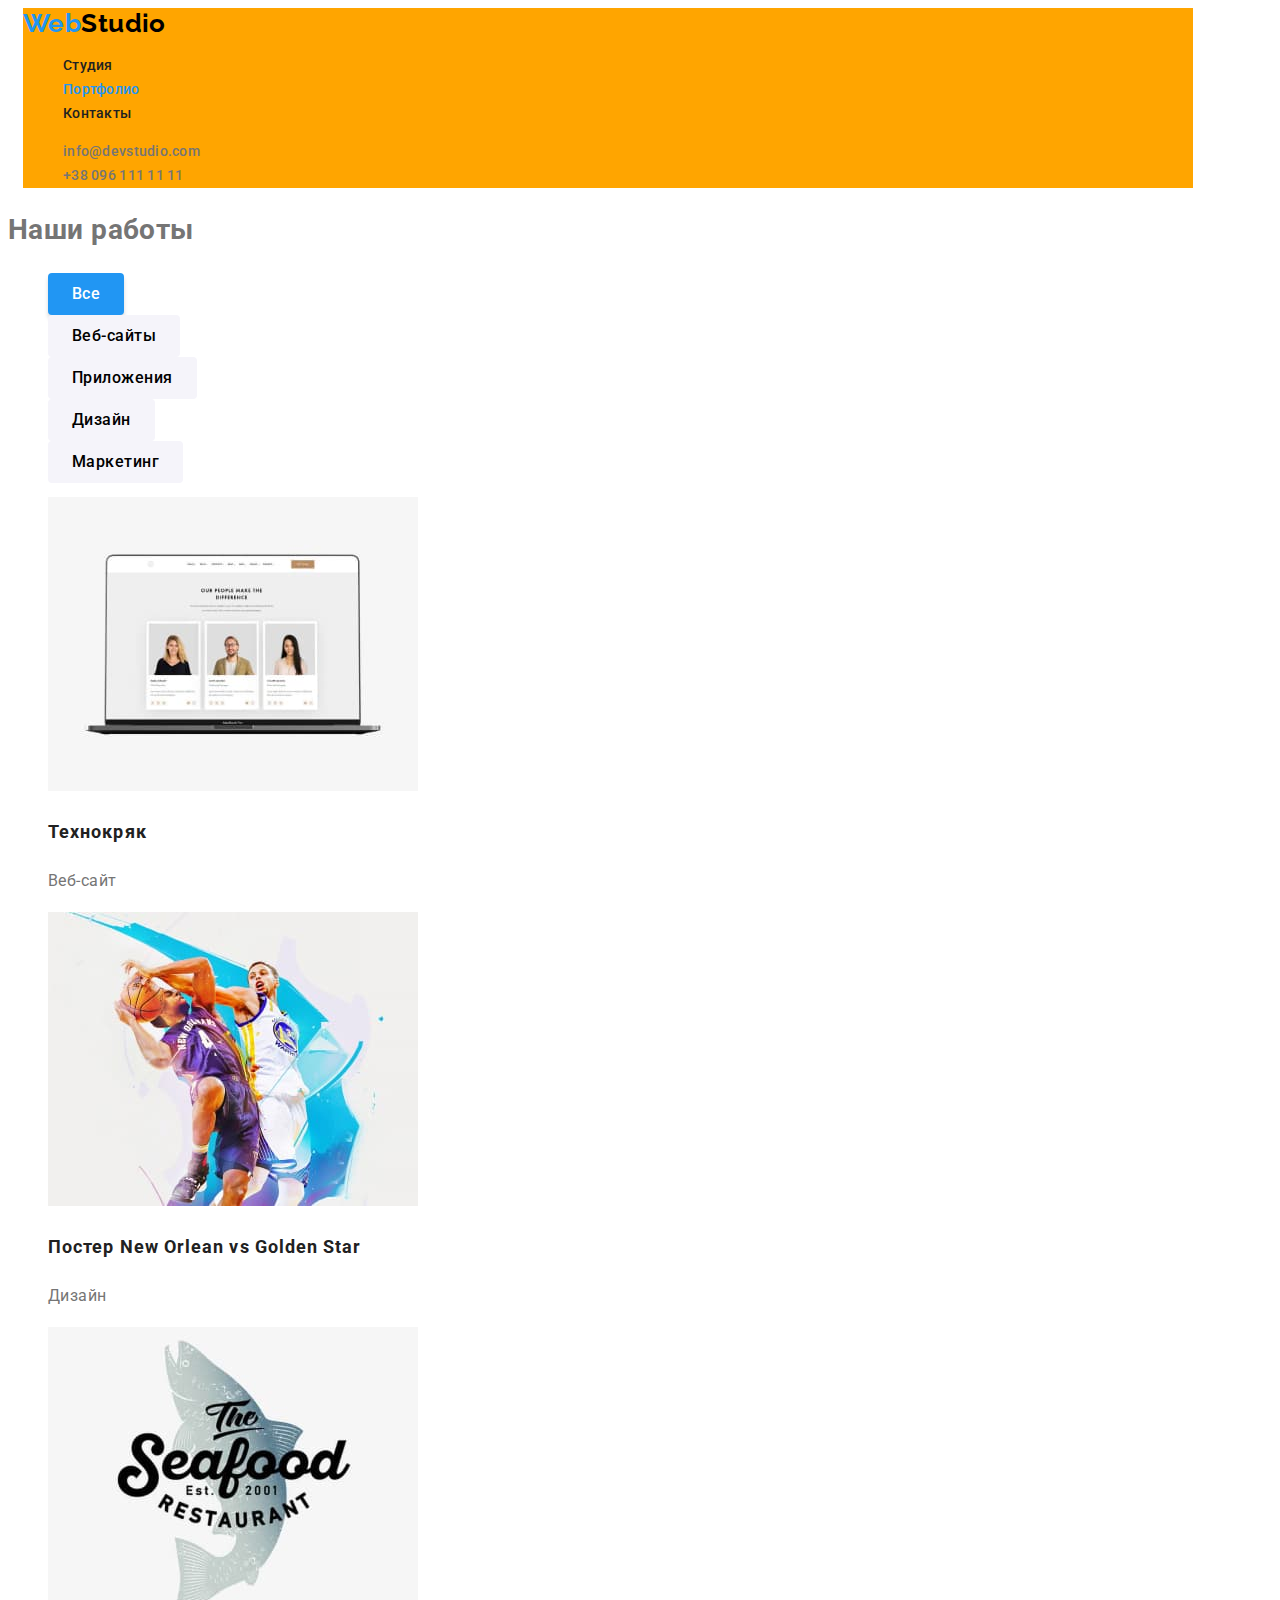
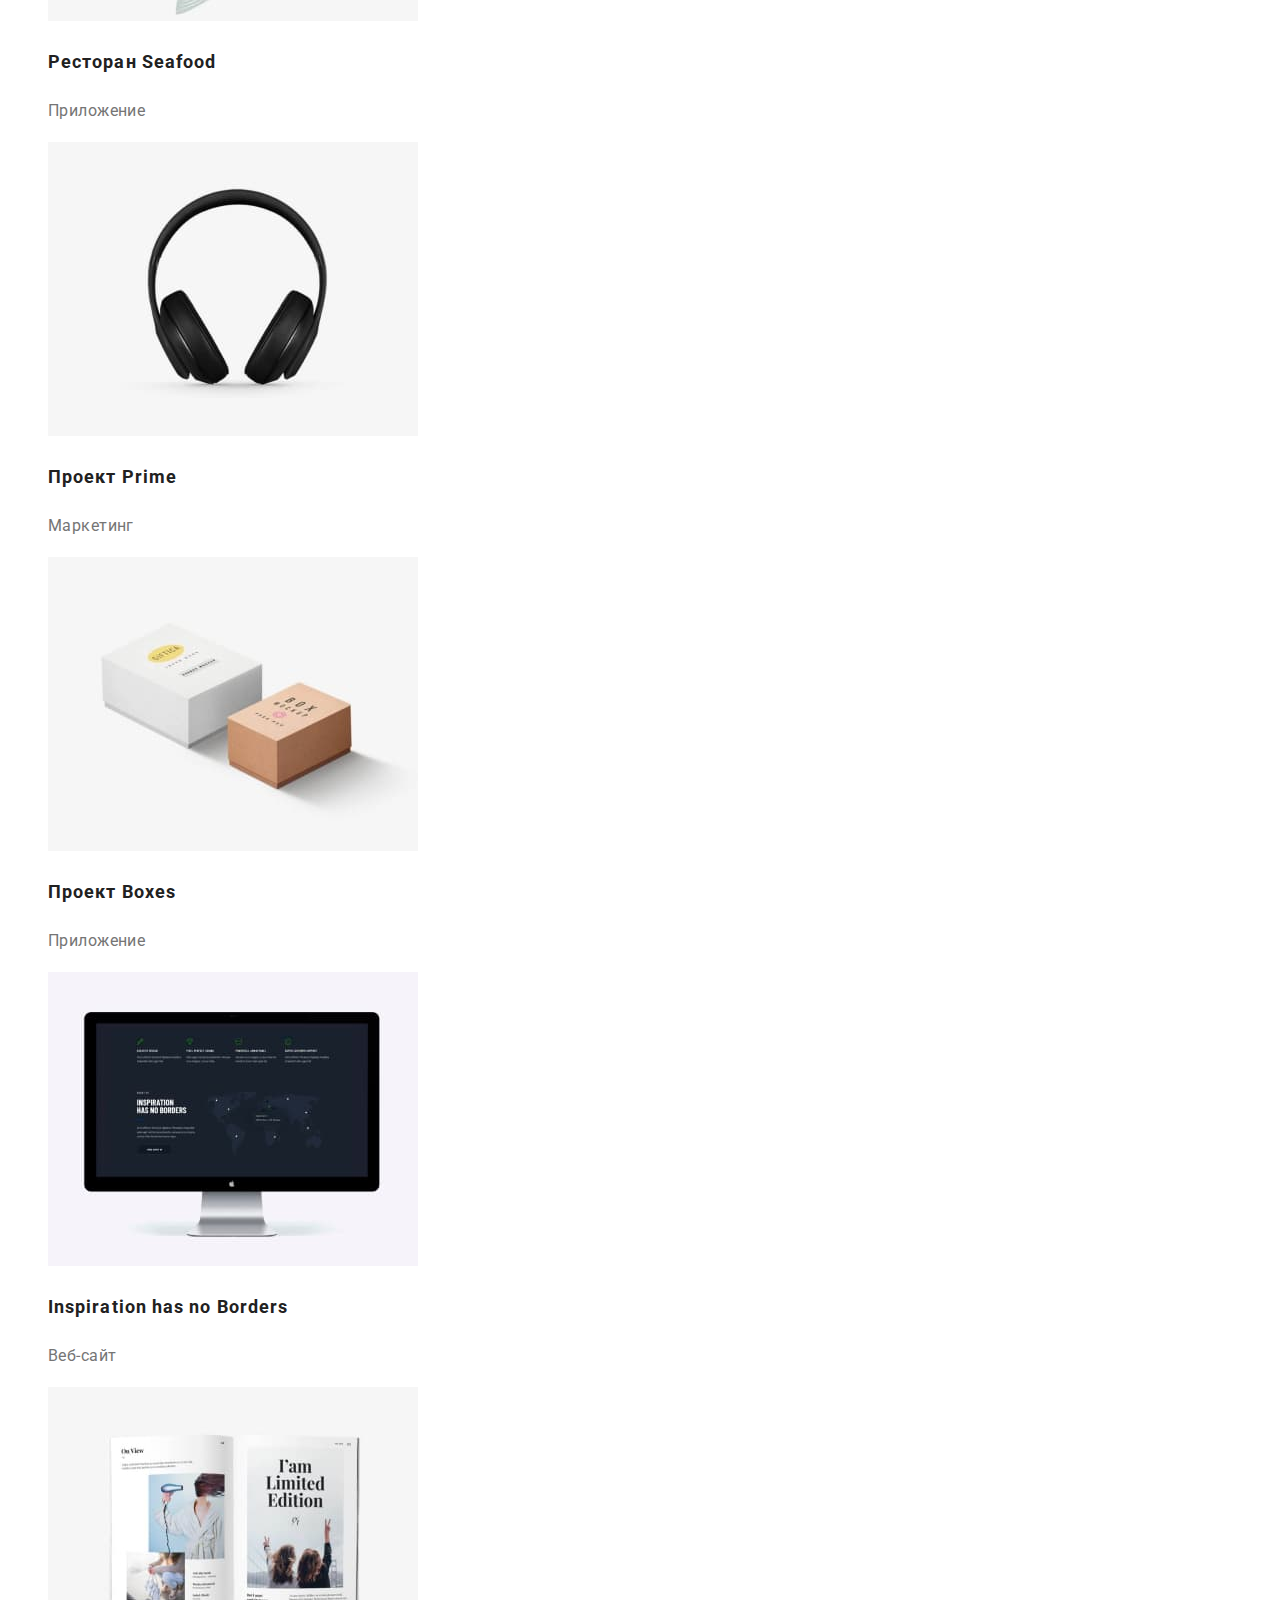
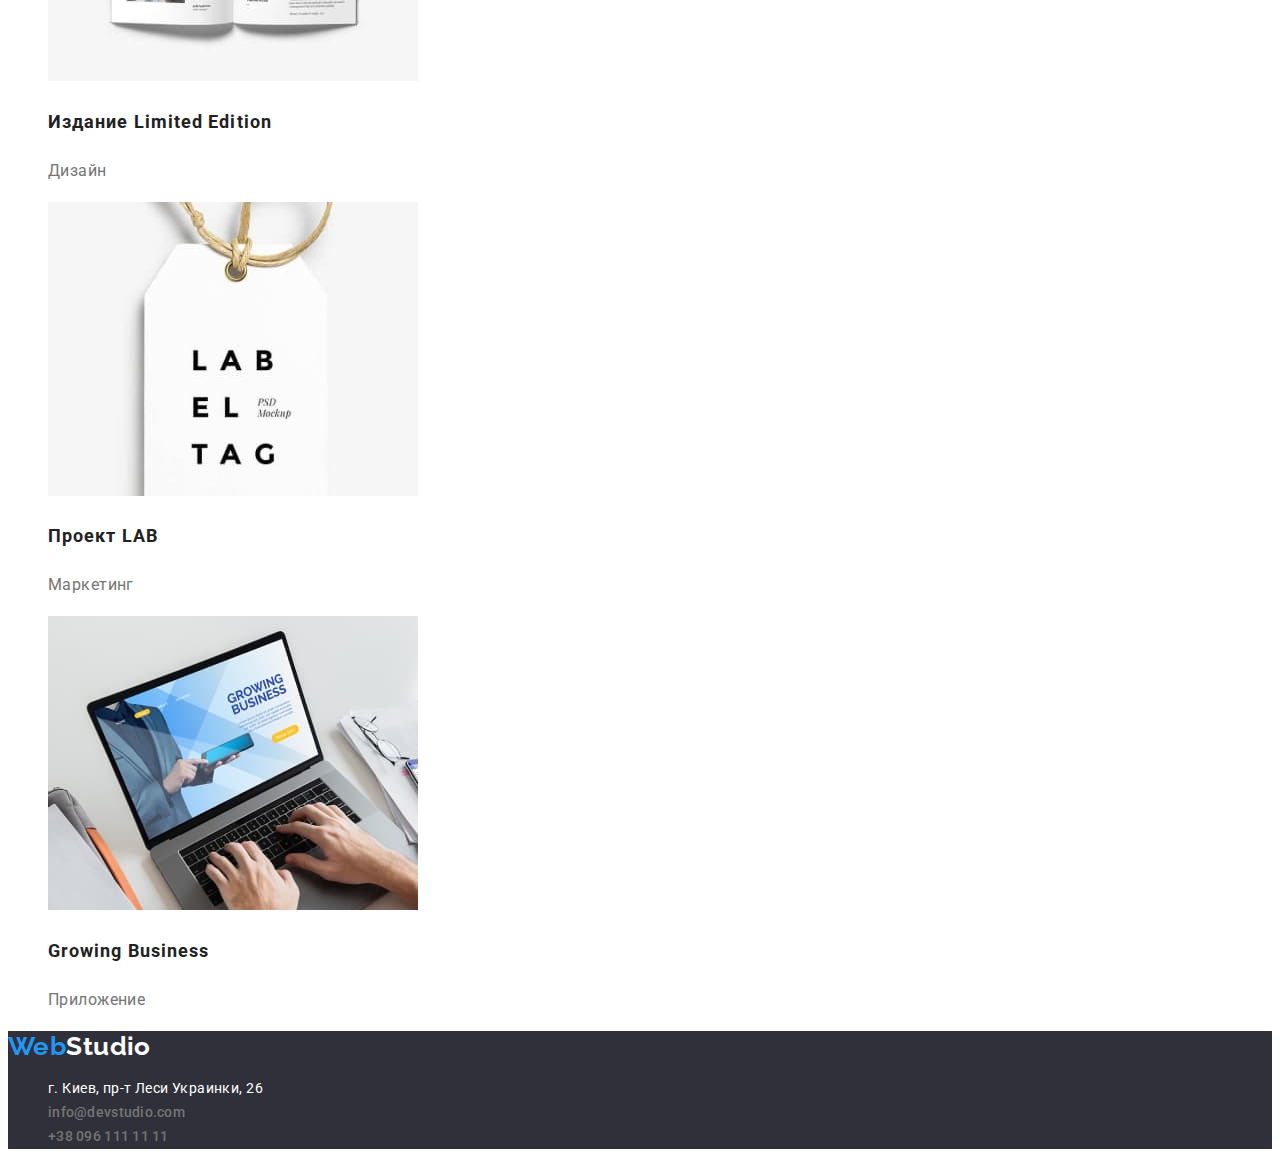
==== portfolio.html @ 51f4db2d "flex-size-beginning" ====
<!DOCTYPE html>
<html lang="ru">

<head>
    <meta charset="UTF-8">
    <meta http-equiv="X-UA-Compatible" content="IE=edge">
    <meta name="viewport" content="width=device-width, initial-scale=1.0">
    <title>Портфолио</title>
    <link href="https://fonts.googleapis.com/css2?family=Raleway:wght@700&family=Roboto:wght@400;500;700;900&display=swap"
        rel="stylesheet">
    <link rel="stylesheet" href="https://cdnjs.cloudflare.com/ajax/libs/modern-normalize/1.1.0/modern-normalize.min.css"
        integrity="sha512-wpPYUAdjBVSE4KJnH1VR1HeZfpl1ub8YT/NKx4PuQ5NmX2tKuGu6U/JRp5y+Y8XG2tV+wKQpNHVUX03MfMFn9Q=="
        crossorigin="anonymous" referrerpolicy="no-referrer" />
    <link rel="stylesheet" href="./css/styles.css">
</head>

<body>
    <!--header-->
    <header class="page-header">

        <div class="container">
            <nav>
            <a href="./index.html" class="logo">Web<span class="logo-header">Studio</span>
            </a>
            <ul class="site-nav">
                <li class="site-nav-item">
                    <a href="./index.html" class="site-nav-link">Студия</a>
                </li>
                <li class="site-nav-item">
                    <a href="./portfolio.html" class="site-nav-link current">Портфолио</a>
                </li>
                <li class="site-nav-item">
                    <a href="" class="site-nav-link">Контакты</a>
                </li>
            </ul>
            </nav>
        <!--Connect us-->
            <ul class="studio-contacts">
                <li class="studio-contacts-item">
                    <a href="mailto:info@devstudio.com" class="studio-contacts-link">info@devstudio.com</a>
                </li>
                <li class="studio-contacts-item">
                    <a href="tel:+380961111111" class="studio-contacts-link">+38 096 111 11 11</a>
                </li>
            </ul>
        </div>
    </header>

    <main>

        <!-- sort of the type p2s1 -->
        <section>
            <h1>Наши работы</h1>
            <ul class="filters">
                <li class="filters-item"><button type="button" class="btn current">Все</button></li>
                <li class="filters-item"><button type="button" class="btn">Веб-сайты</button></li>
                <li class="filters-item"><button type="button" class="btn">Приложения</button></li>
                <li class="filters-item"><button type="button" class="btn">Дизайн</button></li>
                <li class="filters-item"><button type="button" class="btn">Маркетинг</button></li>
            </ul>
        
            <!-- example of the projects p2s1 -->
        
            
            <ul class="portfolio">
                <li class="portfolio-item">
                     <a href="#" class="portfolio-link"> 
                        <img src="./images/Технокряк.jpg" width="370" height="294"
                        alt="laptop shows 3 cards on wich are portrayed Sara Grant (blond-haired woman), Luke Jacobs(man in the glasses) and Claire Olson(dark-haired woman)">
                        <h2 class="portfolio-title"> Технокряк </h2>
                        <p class="portfolio-text">Веб-сайт</p>
                    </a>
                                       
                </li>
                <li class="portfolio-item">
                    <a href="#" class="portfolio-link">
                        <img src="./images/Постер-New-Orlean-vs-GoldenStar.jpg" width="370" height="294"
                        alt="There are two bascketball player. One of them is in purple form and the other one's in white">
                        <h2 class="portfolio-title"> Постер New Orlean vs Golden Star</h2>
                        <p class="portfolio-text">Дизайн</p>
                    </a>
                     
                </li>
                <li class="portfolio-item">
                    <a href="#" class="portfolio-link">
                        <img src="./images/Ресторан-Seafood.jpg" width="370" height="294"
                        alt="There are fish and text. The text reads as follows: The sea food restaurant has established in 2001">
                        <h2 class="portfolio-title">Ресторан Seafood</h2>
                        <p class="portfolio-text">Приложение</p>
                    </a>
                    
                </li>
                <li class="portfolio-item">
                    <a href="#" class="portfolio-link">
                        <img src="./images/Проект-Prime.jpg" width="370" height="294" alt="Чёрные беспроводные наушники">
                        <h2 class="portfolio-title">Проект Prime</h2>
                        <p class="portfolio-text">Маркетинг</p>
                    </a>
                     
                </li>
                <li class="portfolio-item">
                    <a href="#" class="portfolio-link">
                        <img src="./images/Проект-Boxes.jpg" width="370" height="294" alt="Две небольшие картонные коробочки">
                        <h2 class="portfolio-title">Проект Boxes</h2>
                        <p class="portfolio-text">Приложение</p>
                    </a>
                    
                </li>
                <li class="portfolio-item">
                    <a href="#" class="portfolio-link">
                        <img src="./images/Inspiration-has-noBorders.jpg" width="370" height="294"
                        alt="Изображения континентов в тёмных тонах">
                        <h2 class="portfolio-title">Inspiration has no Borders</h2>
                        <p class="portfolio-text">Веб-сайт</p>
                    </a>
                    
                </li>
                <li class="portfolio-item"> 
                    <a href="#" class="portfolio-link">
                        <img src="./images/Издание-LimitedEdition.jpg" width="370" height="294" alt="страницы раскрытого журнала">
                        <h2 class="portfolio-title">Издание Limited Edition</h2>
                        <p class="portfolio-text">Дизайн</p>
                    </a>
                   
                </li>
                <li class="portfolio-item">
                    <a href="#" class="portfolio-link">
                        <img src="./images/Проект-LAB.jpg" width="370" height="294" alt="Этикетка от одежды с надписью на англ Label tag">
                        <h2 class="portfolio-title">Проект LAB</h2>
                        <p class="portfolio-text">Маркетинг</p>
                    </a>
                     
                </li>
                <li class="portfolio-item"> 
                    <a href="#" class="portfolio-link">
                        <img src="./images/GrowingBusiness.jpg" width="370" height="294"
                        alt="Руки мужчины, работающего на ноутбуке. Growing Business надпись на дисплее этого ноутбука">
                        <h2 class="portfolio-title">Growing Business</h2>
                        <p class="portfolio-text">Приложение</p>
                    </a>
                    
                </li>
                
            </ul>
        </section>


    </main>

    <!--footer-->
    <footer class="footer">
        <a href="./index.html" class="logo">Web<span class="logo-footer">Studio</span></a>
    
        <address >
            <ul class="studio-contacts">
                <li class="studio-contacts-item">
                    <a href="" class="studio-contacts-link-street">г. Киев, пр-т Леси Украинки, 26</a>
                </li>
                <li class="studio-contacts-item">
                    <a href="mailto:info@devstudio.com" class="studio-contacts-link">info@devstudio.com</a>
                </li>
                <li class="studio-contacts-item">
                    <a href="tel:+380961111111" class="studio-contacts-link">+38 096 111 11 11</a>
                </li>
            </ul>
        </address>
    
    </footer>

</body>

</html>
---- css/styles.css ----
:root {
  --primary-text-color: #757575;
  --primary-title-color: #212121;
  --accent-color: #2196f3;

  --primary-back: #ffffff;
  --secondary-back: #f5f4fa;
  --dark-back: #2f303a;
}

/* Основной цвет текста #757575 */
/* Основной цвет заголовков #212121 */
/* Акцент #2196F3 */

/* Основной цвет фона #FFFFFF */
/* Вторичный цвет фота #F5F4FA */
/* Темный цвет фона #2F303A */

/* Второй шрифт 'Raleway', sans-serif    */

body {
  background-color: var(--primary-back);
  color: var(--primary-text-color);

  font-family: "Roboto", sans-serif;
  letter-spacing: 0.03em;
  font-size: 14px;
  line-height: 1.71;
}

ul,
li,
ol {
  list-style: none;
}

/* site-nav */

.logo {
  color: var(--accent-color);
  font-family: "Raleway", sans-serif;
  font-size: 26px;
  font-weight: 700;
  line-height: 1.2;
  text-decoration: none;
}
.logo-header {
  color: #000000;
}

.site-nav-link {
  color: var(--primary-title-color);

  font-weight: 500;
  font-size: 14px;
  line-height: 1.14;
  letter-spacing: 0.02em;
  text-decoration: none;
}
.site-nav-link:hover,
.site-nav-link:focus {
  color: var(--accent-color);
}
.site-nav-link.current {
  color: var(--accent-color);
}

.studio-contacts-link {
  list-style: none;
  color: var(--primary-text-color);
  font-weight: 500;
  font-size: 14px;
  line-height: 1.14;
  letter-spacing: 0.02em;
  text-decoration: none;
}
.studio-contacts-link:hover,
.studio-contacts-link:focus {
  color: #2196f3;
}

.container {
  margin-left: 15px;
  margin-right: 15px;
  width: 1170px;

  background-color: orange;
}

/* hero */
.section-hero {
  background-color: var(--dark-back);

  outline: 2px solid greenyellow;
}

/* hero-title */
.hero-title {
  color: #ffffff;
  font-weight: 900;
  font-size: 44px;
  line-height: 1.36;
  text-align: center;
  letter-spacing: 0.06em;
  text-transform: uppercase;
}

/* общая для портфолио + hero */
.btn {
  display: inline-block;
  background-color: #f5f4fa;
  font-family: Roboto, sans-serif;
  font-weight: 500;
  font-size: 16px;
  line-height: 1.63;
  letter-spacing: 0.03em;
  text-align: center;
  border-radius: 4px;
  border-color: transparent;
  padding: 6px 22px;
}

.btn:hover,
.btn:focus {
  background-color: var(--accent-color);
  color: #ffffff;
  box-shadow: 0px 4px 4px rgba(0, 0, 0, 0.15);
  cursor: pointer;
}
.btn.current {
  background-color: var(--accent-color);
  color: #ffffff;
  box-shadow: 0px 4px 4px rgba(0, 0, 0, 0.15);
}

.btn.hero-btn {
  font-weight: 700;
  background-color: var(--accent-color);
  color: #ffffff;
  line-height: 1.88;
  letter-spacing: 0.06em;
  padding: 10px 32px;
}
.btn.hero-btn:hover,
.btn.hero-btn:focus {
  background-color: #188ce8;
  box-shadow: 0px 4px 4px rgba(0, 0, 0, 0.15);
  cursor: pointer;
}

/*class="section"  */
.section {
  outline: 2px solid greenyellow;
}
/*class="section-title"  */
.section-title {
  color: var(--primary-title-color);
  font-size: 36px;
  line-height: 1.17;
  text-align: center;
}

/* soft-skills */
.section .title {
  color: var(--primary-title-color);
  font-size: 14px;
  line-height: 1.14;
  text-transform: uppercase;
}
/* наша команда */

.section.team {
  background-color: var(--secondary-back);
  font-size: 16px;
  line-height: 1.19;
}
.section .name {
  color: var(--primary-title-color);

  font-weight: 500;
  font-size: 16px;
  text-shadow: 0px 4px 4px rgba(0, 0, 0, 0.25);
}

/* footer */
.footer {
  background-color: var(--dark-back);
}

address {
  font-style: normal;
}

.logo-footer {
  color: #ffffff;
}

.studio-contacts-link-street {
  color: rgb(255, 255, 255);
  text-decoration: none;
}
.studio-contacts-link-street:hover {
  color: #2196f3;
}

.footer.studio-contacts-link {
  color: rgba(255, 255, 255, 0.6);
}

/* Портфолио */

.portfolio-link {
  text-decoration: none;
}
.portfolio-title {
  color: var(--primary-title-color);
  font-weight: 700;
  font-size: 18px;
  line-height: 2;
  letter-spacing: 0.06em;
}
.portfolio-text {
  color: var(--primary-text-color);
  font-size: 16px;
  line-height: 30px;
}

/* Первичный цвет текста color: #757575; */
/* Вторичный цвет текста  color: #212121;   */
/* Белый текст  color: #ffffff;  */

/* Первичный цвет фона  color: #E5E5E5; */
/* Вторичный цвет фона  color: #2F303A; */

/* Акцент  color: #2196f3; */
/*    hover color: 188CE8 */

/* portfolio фильтры - 5 color: #F5F4FA */
/* logo+ logo stroke footer  color: #000000; */
/* portfolio карточки-9 color: #EEEEEE */
/* полоса под хедер -1 color: #ECECEC; */
/* #188CE8 */
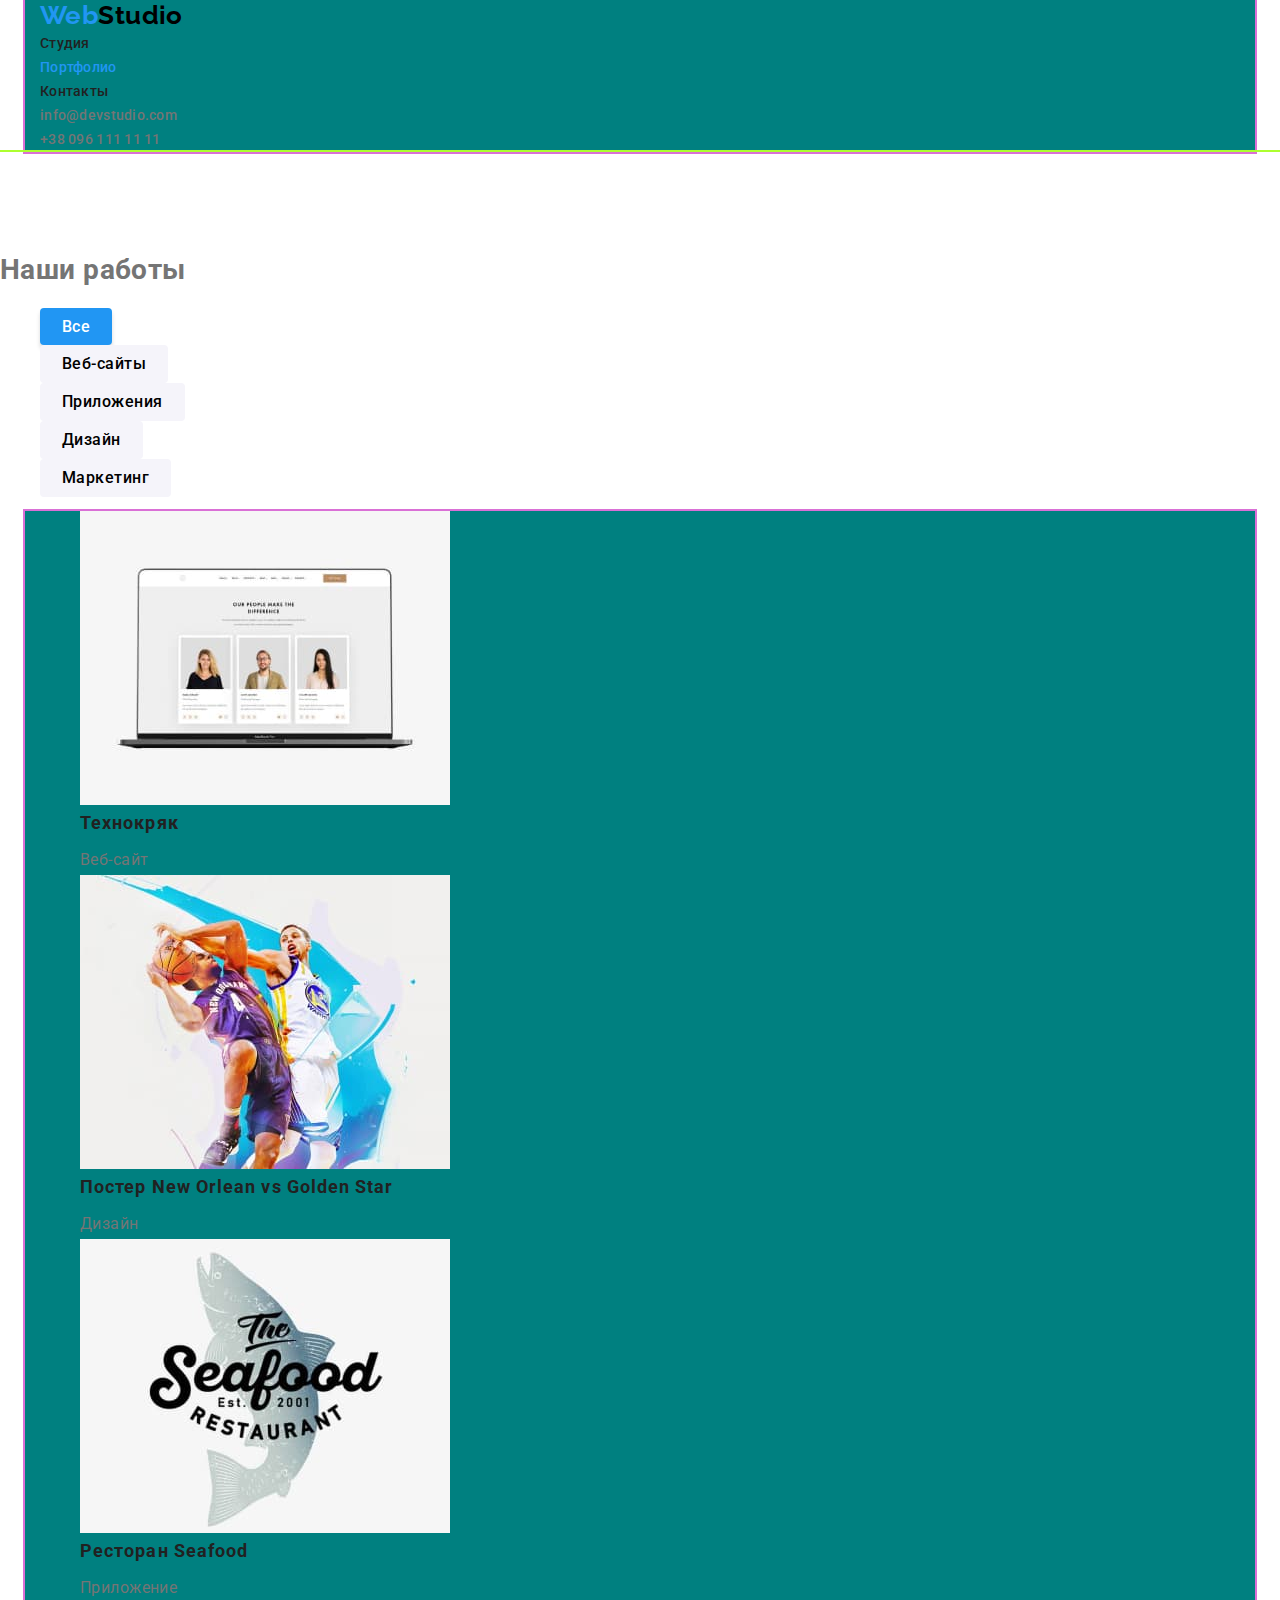
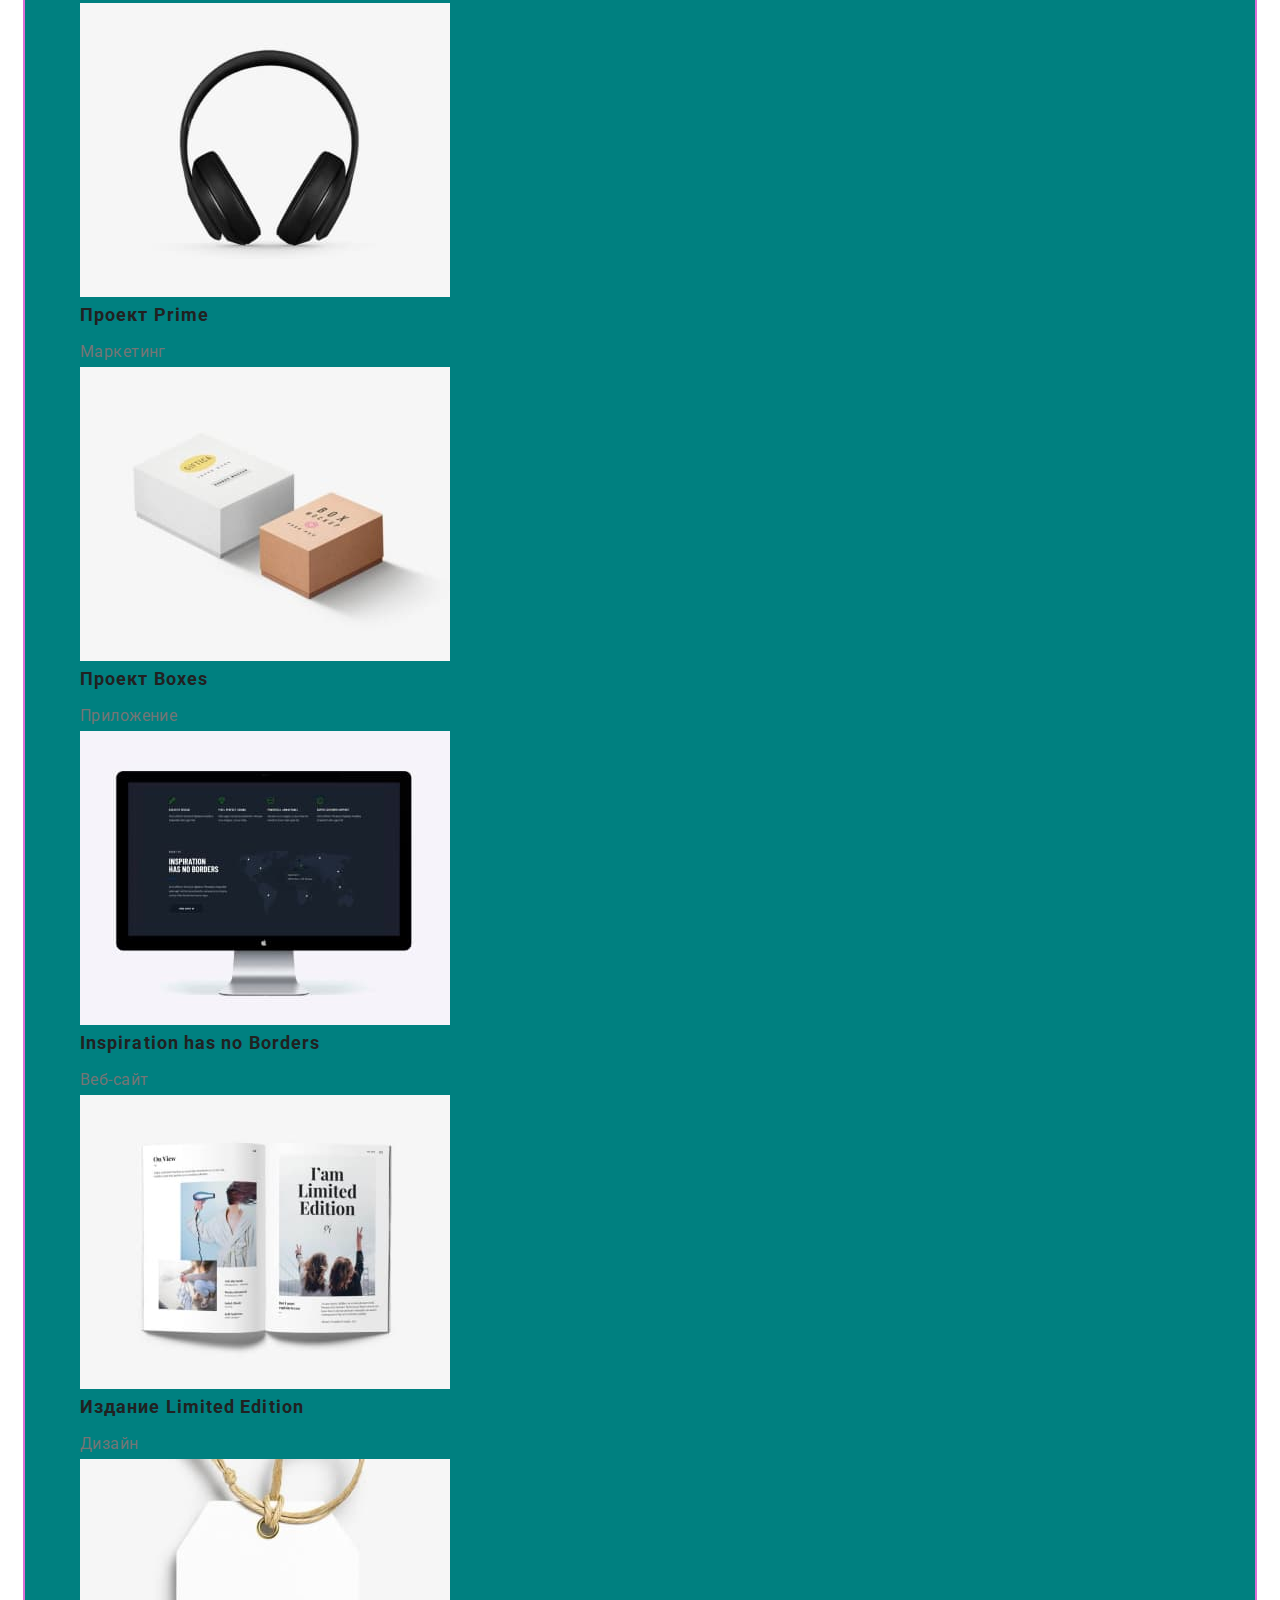
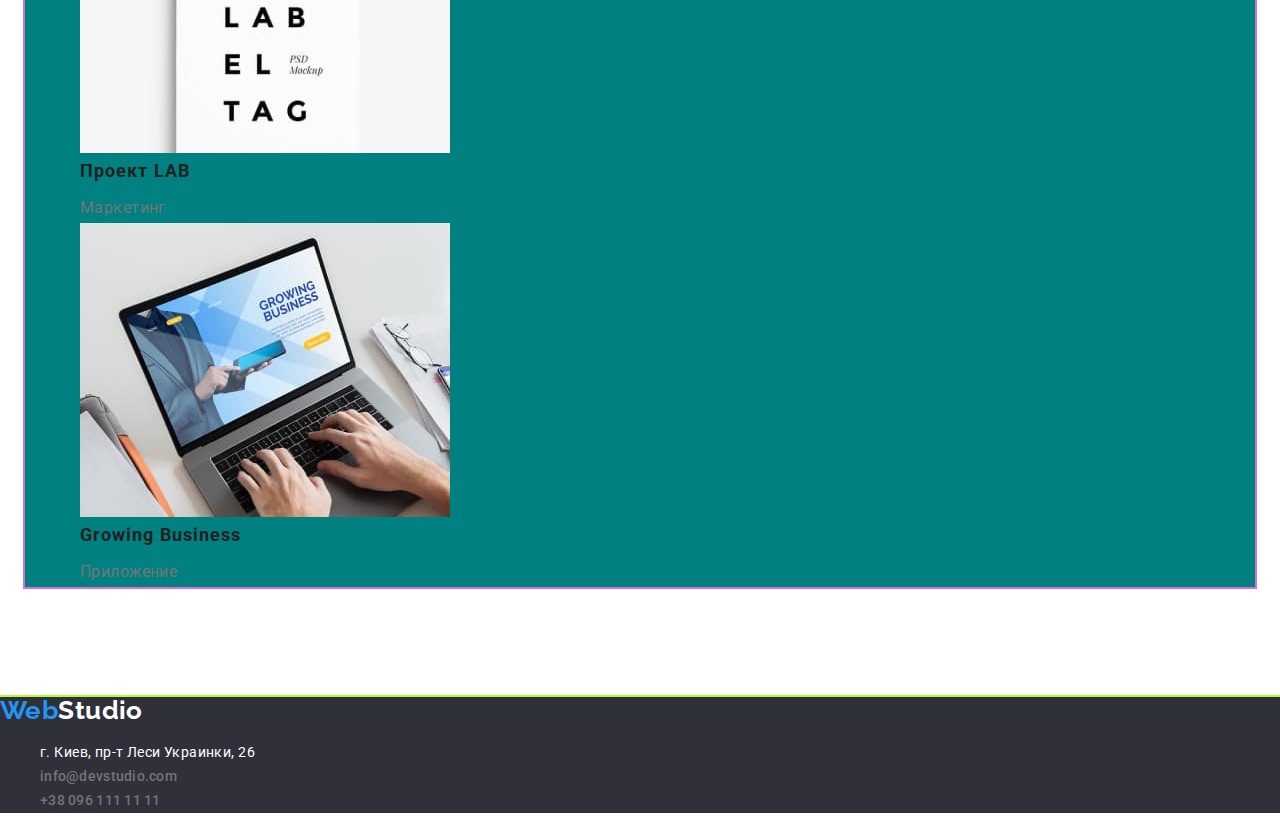
==== commit 0f719144: "vertical-size" ====
--- a/portfolio.html
+++ b/portfolio.html
@@ -22,7 +22,7 @@
             <nav>
             <a href="./index.html" class="logo">Web<span class="logo-header">Studio</span>
             </a>
-            <ul class="site-nav">
+            <ul class="site-nav list">
                 <li class="site-nav-item">
                     <a href="./index.html" class="site-nav-link">Студия</a>
                 </li>
@@ -35,7 +35,7 @@
             </ul>
             </nav>
         <!--Connect us-->
-            <ul class="studio-contacts">
+            <ul class="studio-contacts list">
                 <li class="studio-contacts-item">
                     <a href="mailto:info@devstudio.com" class="studio-contacts-link">info@devstudio.com</a>
                 </li>
@@ -49,7 +49,7 @@
     <main>
 
         <!-- sort of the type p2s1 -->
-        <section>
+        <section class="section" >
             <h1>Наши работы</h1>
             <ul class="filters">
                 <li class="filters-item"><button type="button" class="btn current">Все</button></li>
@@ -62,86 +62,88 @@
             <!-- example of the projects p2s1 -->
         
             
-            <ul class="portfolio">
-                <li class="portfolio-item">
-                     <a href="#" class="portfolio-link"> 
-                        <img src="./images/Технокряк.jpg" width="370" height="294"
-                        alt="laptop shows 3 cards on wich are portrayed Sara Grant (blond-haired woman), Luke Jacobs(man in the glasses) and Claire Olson(dark-haired woman)">
-                        <h2 class="portfolio-title"> Технокряк </h2>
-                        <p class="portfolio-text">Веб-сайт</p>
-                    </a>
-                                       
-                </li>
-                <li class="portfolio-item">
-                    <a href="#" class="portfolio-link">
-                        <img src="./images/Постер-New-Orlean-vs-GoldenStar.jpg" width="370" height="294"
-                        alt="There are two bascketball player. One of them is in purple form and the other one's in white">
-                        <h2 class="portfolio-title"> Постер New Orlean vs Golden Star</h2>
-                        <p class="portfolio-text">Дизайн</p>
-                    </a>
-                     
-                </li>
-                <li class="portfolio-item">
-                    <a href="#" class="portfolio-link">
-                        <img src="./images/Ресторан-Seafood.jpg" width="370" height="294"
-                        alt="There are fish and text. The text reads as follows: The sea food restaurant has established in 2001">
-                        <h2 class="portfolio-title">Ресторан Seafood</h2>
-                        <p class="portfolio-text">Приложение</p>
-                    </a>
+            <div class="container">
+                <ul class="portfolio">
+                    <li class="portfolio-item">
+                         <a href="#" class="portfolio-link"> 
+                            <img src="./images/Технокряк.jpg" width="370" height="294"
+                            alt="laptop shows 3 cards on wich are portrayed Sara Grant (blond-haired woman), Luke Jacobs(man in the glasses) and Claire Olson(dark-haired woman)">
+                            <h2 class="portfolio-title"> Технокряк </h2>
+                            <p class="portfolio-text">Веб-сайт</p>
+                        </a>
+                                           
+                    </li>
+                    <li class="portfolio-item">
+                        <a href="#" class="portfolio-link">
+                            <img src="./images/Постер-New-Orlean-vs-GoldenStar.jpg" width="370" height="294"
+                            alt="There are two bascketball player. One of them is in purple form and the other one's in white">
+                            <h2 class="portfolio-title"> Постер New Orlean vs Golden Star</h2>
+                            <p class="portfolio-text">Дизайн</p>
+                        </a>
+                         
+                    </li>
+                    <li class="portfolio-item">
+                        <a href="#" class="portfolio-link">
+                            <img src="./images/Ресторан-Seafood.jpg" width="370" height="294"
+                            alt="There are fish and text. The text reads as follows: The sea food restaurant has established in 2001">
+                            <h2 class="portfolio-title">Ресторан Seafood</h2>
+                            <p class="portfolio-text">Приложение</p>
+                        </a>
+                        
+                    </li>
+                    <li class="portfolio-item">
+                        <a href="#" class="portfolio-link">
+                            <img src="./images/Проект-Prime.jpg" width="370" height="294" alt="Чёрные беспроводные наушники">
+                            <h2 class="portfolio-title">Проект Prime</h2>
+                            <p class="portfolio-text">Маркетинг</p>
+                        </a>
+                         
+                    </li>
+                    <li class="portfolio-item">
+                        <a href="#" class="portfolio-link">
+                            <img src="./images/Проект-Boxes.jpg" width="370" height="294" alt="Две небольшие картонные коробочки">
+                            <h2 class="portfolio-title">Проект Boxes</h2>
+                            <p class="portfolio-text">Приложение</p>
+                        </a>
+                        
+                    </li>
+                    <li class="portfolio-item">
+                        <a href="#" class="portfolio-link">
+                            <img src="./images/Inspiration-has-noBorders.jpg" width="370" height="294"
+                            alt="Изображения континентов в тёмных тонах">
+                            <h2 class="portfolio-title">Inspiration has no Borders</h2>
+                            <p class="portfolio-text">Веб-сайт</p>
+                        </a>
+                        
+                    </li>
+                    <li class="portfolio-item"> 
+                        <a href="#" class="portfolio-link">
+                            <img src="./images/Издание-LimitedEdition.jpg" width="370" height="294" alt="страницы раскрытого журнала">
+                            <h2 class="portfolio-title">Издание Limited Edition</h2>
+                            <p class="portfolio-text">Дизайн</p>
+                        </a>
+                       
+                    </li>
+                    <li class="portfolio-item">
+                        <a href="#" class="portfolio-link">
+                            <img src="./images/Проект-LAB.jpg" width="370" height="294" alt="Этикетка от одежды с надписью на англ Label tag">
+                            <h2 class="portfolio-title">Проект LAB</h2>
+                            <p class="portfolio-text">Маркетинг</p>
+                        </a>
+                         
+                    </li>
+                    <li class="portfolio-item"> 
+                        <a href="#" class="portfolio-link">
+                            <img src="./images/GrowingBusiness.jpg" width="370" height="294"
+                            alt="Руки мужчины, работающего на ноутбуке. Growing Business надпись на дисплее этого ноутбука">
+                            <h2 class="portfolio-title">Growing Business</h2>
+                            <p class="portfolio-text">Приложение</p>
+                        </a>
+                        
+                    </li>
                     
-                </li>
-                <li class="portfolio-item">
-                    <a href="#" class="portfolio-link">
-                        <img src="./images/Проект-Prime.jpg" width="370" height="294" alt="Чёрные беспроводные наушники">
-                        <h2 class="portfolio-title">Проект Prime</h2>
-                        <p class="portfolio-text">Маркетинг</p>
-                    </a>
-                     
-                </li>
-                <li class="portfolio-item">
-                    <a href="#" class="portfolio-link">
-                        <img src="./images/Проект-Boxes.jpg" width="370" height="294" alt="Две небольшие картонные коробочки">
-                        <h2 class="portfolio-title">Проект Boxes</h2>
-                        <p class="portfolio-text">Приложение</p>
-                    </a>
-                    
-                </li>
-                <li class="portfolio-item">
-                    <a href="#" class="portfolio-link">
-                        <img src="./images/Inspiration-has-noBorders.jpg" width="370" height="294"
-                        alt="Изображения континентов в тёмных тонах">
-                        <h2 class="portfolio-title">Inspiration has no Borders</h2>
-                        <p class="portfolio-text">Веб-сайт</p>
-                    </a>
-                    
-                </li>
-                <li class="portfolio-item"> 
-                    <a href="#" class="portfolio-link">
-                        <img src="./images/Издание-LimitedEdition.jpg" width="370" height="294" alt="страницы раскрытого журнала">
-                        <h2 class="portfolio-title">Издание Limited Edition</h2>
-                        <p class="portfolio-text">Дизайн</p>
-                    </a>
-                   
-                </li>
-                <li class="portfolio-item">
-                    <a href="#" class="portfolio-link">
-                        <img src="./images/Проект-LAB.jpg" width="370" height="294" alt="Этикетка от одежды с надписью на англ Label tag">
-                        <h2 class="portfolio-title">Проект LAB</h2>
-                        <p class="portfolio-text">Маркетинг</p>
-                    </a>
-                     
-                </li>
-                <li class="portfolio-item"> 
-                    <a href="#" class="portfolio-link">
-                        <img src="./images/GrowingBusiness.jpg" width="370" height="294"
-                        alt="Руки мужчины, работающего на ноутбуке. Growing Business надпись на дисплее этого ноутбука">
-                        <h2 class="portfolio-title">Growing Business</h2>
-                        <p class="portfolio-text">Приложение</p>
-                    </a>
-                    
-                </li>
-                
-            </ul>
+                </ul>
+            </div>
         </section>
 
 
--- a/css/styles.css
+++ b/css/styles.css
@@ -6,6 +6,9 @@
   --primary-back: #ffffff;
   --secondary-back: #f5f4fa;
   --dark-back: #2f303a;
+
+  --primery-font: "Roboto", sans-serif;
+  --second-font: 'Raleway', sans-serif;
 }
 
 /* Основной цвет текста #757575 */
@@ -22,10 +25,11 @@
   background-color: var(--primary-back);
   color: var(--primary-text-color);
 
-  font-family: "Roboto", sans-serif;
+  font-family: var(--primery-font);
   letter-spacing: 0.03em;
   font-size: 14px;
   line-height: 1.71;
+  margin: 0 ;
 }
 
 ul,
@@ -33,8 +37,20 @@
 ol {
   list-style: none;
 }
+h1,
+h2,
+p {
+  margin: 0;
+}
+img {
+  display: block;
+}
 
 /* site-nav */
+.list {
+  margin: 0;
+  padding: 0;
+}
 
 .logo {
   color: var(--accent-color);
@@ -58,12 +74,12 @@
   text-decoration: none;
 }
 .site-nav-link:hover,
-.site-nav-link:focus {
+.site-nav-link:focus,
+.site-nav-link.current
+ {
   color: var(--accent-color);
 }
-.site-nav-link.current {
-  color: var(--accent-color);
-}
+
 
 .studio-contacts-link {
   list-style: none;
@@ -80,17 +96,31 @@
 }
 
 .container {
-  margin-left: 15px;
-  margin-right: 15px;
-  width: 1170px;
-
-  background-color: orange;
-}
+  
+  width: 1200px;
+  margin-left: auto;
+  margin-right: auto;
+  margin-top: 0;
+  margin-bottom: 0;
+  padding-left: 15px;
+  padding-right: 15px;
+ 
+  background-color: teal;
+  outline: 2px solid orchid;
+}
+  
 
 /* hero */
+
 .section-hero {
+  /* display: inline-block; */
   background-color: var(--dark-back);
-
+  text-align: center;
+  margin-left: auto;
+  margin-right: auto;
+  padding-top: 200px;
+  padding-bottom: 200px;
+  
   outline: 2px solid greenyellow;
 }
 
@@ -102,6 +132,9 @@
   line-height: 1.36;
   text-align: center;
   letter-spacing: 0.06em;
+  margin-top: 0;
+  margin-bottom: 30px;
+
   text-transform: uppercase;
 }
 
@@ -112,12 +145,12 @@
   font-family: Roboto, sans-serif;
   font-weight: 500;
   font-size: 16px;
-  line-height: 1.63;
+  line-height: 1.62;
   letter-spacing: 0.03em;
   text-align: center;
   border-radius: 4px;
   border-color: transparent;
-  padding: 6px 22px;
+  padding: 4px 20px;
 }
 
 .btn:hover,
@@ -126,6 +159,7 @@
   color: #ffffff;
   box-shadow: 0px 4px 4px rgba(0, 0, 0, 0.15);
   cursor: pointer;
+ 
 }
 .btn.current {
   background-color: var(--accent-color);
@@ -139,7 +173,7 @@
   color: #ffffff;
   line-height: 1.88;
   letter-spacing: 0.06em;
-  padding: 10px 32px;
+  padding: 8px 30px;
 }
 .btn.hero-btn:hover,
 .btn.hero-btn:focus {
@@ -148,8 +182,10 @@
   cursor: pointer;
 }
 
-/*class="section"  */
+/*class="section"  наші особливості+Чем мы занимаемся */
 .section {
+  padding-top: 94px;
+  padding-bottom: 94px;
   outline: 2px solid greenyellow;
 }
 /*class="section-title"  */
@@ -158,6 +194,8 @@
   font-size: 36px;
   line-height: 1.17;
   text-align: center;
+  margin-top: 0;
+  
 }
 
 /* soft-skills */
@@ -166,13 +204,18 @@
   font-size: 14px;
   line-height: 1.14;
   text-transform: uppercase;
-}
+  margin-top: 0;
+  margin-bottom: 10px;
+}
+
+
 /* наша команда */
 
 .section.team {
   background-color: var(--secondary-back);
   font-size: 16px;
   line-height: 1.19;
+ 
 }
 .section .name {
   color: var(--primary-title-color);
@@ -180,6 +223,8 @@
   font-weight: 500;
   font-size: 16px;
   text-shadow: 0px 4px 4px rgba(0, 0, 0, 0.25);
+  margin-top: 0;
+  margin-bottom: 10px;
 }
 
 /* footer */
@@ -208,6 +253,9 @@
 }
 
 /* Портфолио */
+.portfolio-item {
+ 
+}
 
 .portfolio-link {
   text-decoration: none;
@@ -218,6 +266,7 @@
   font-size: 18px;
   line-height: 2;
   letter-spacing: 0.06em;
+  margin-bottom: 4px;
 }
 .portfolio-text {
   color: var(--primary-text-color);
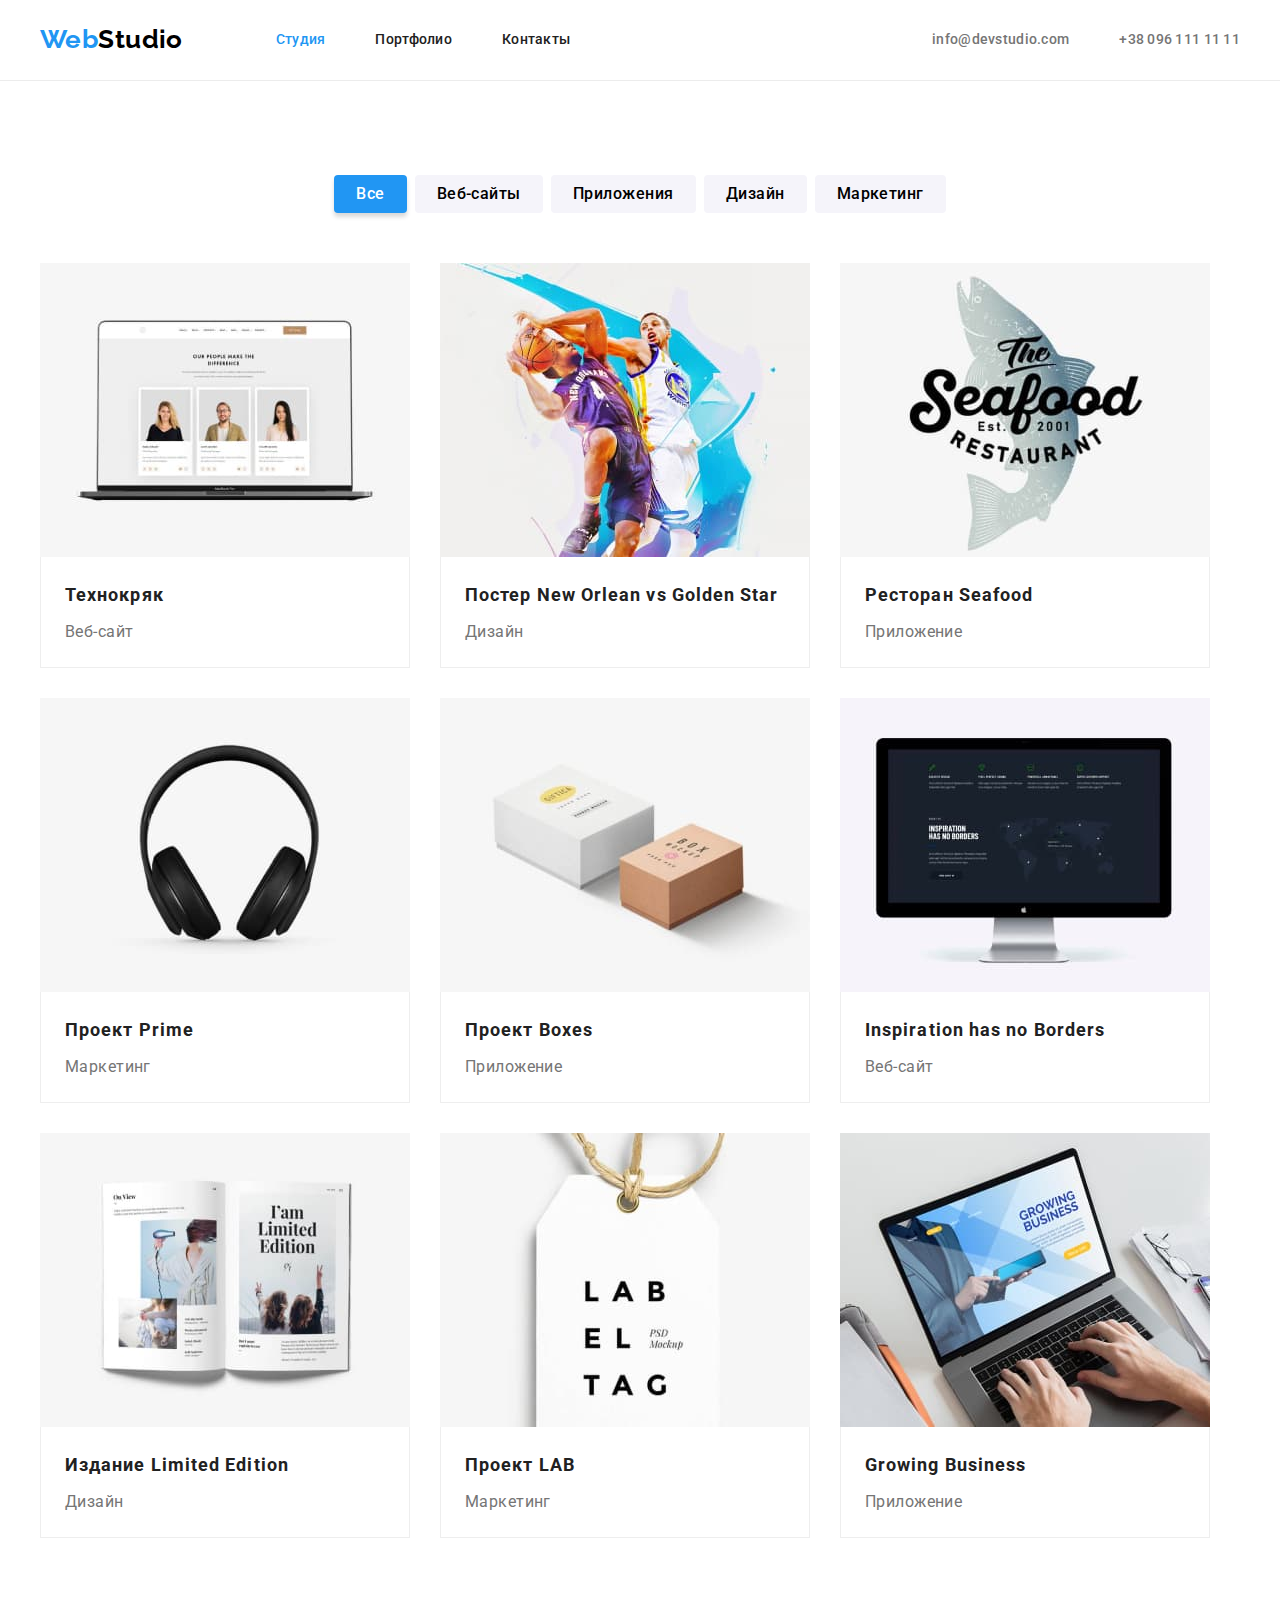
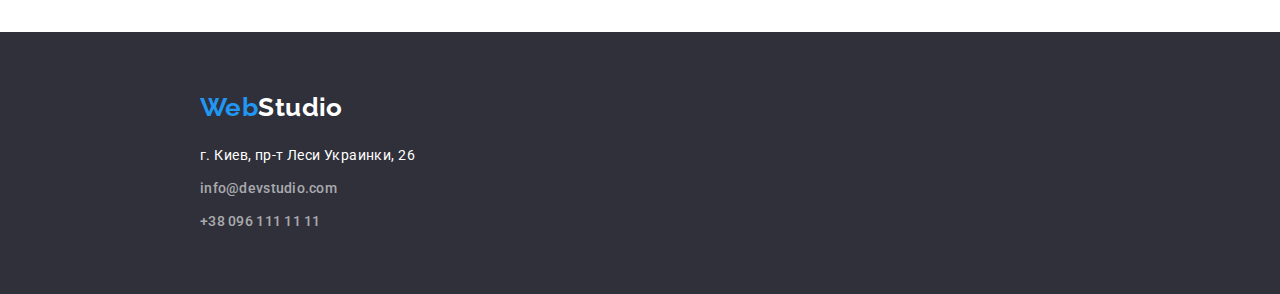
==== commit 40c91ead: "flex-studio-portfolio" ====
--- a/portfolio.html
+++ b/portfolio.html
@@ -17,32 +17,32 @@
 <body>
     <!--header-->
     <header class="page-header">
-
-        <div class="container">
-            <nav>
+        <div class="container header">
+            
             <a href="./index.html" class="logo">Web<span class="logo-header">Studio</span>
             </a>
-            <ul class="site-nav list">
-                <li class="site-nav-item">
-                    <a href="./index.html" class="site-nav-link">Студия</a>
-                </li>
-                <li class="site-nav-item">
-                    <a href="./portfolio.html" class="site-nav-link current">Портфолио</a>
-                </li>
-                <li class="site-nav-item">
-                    <a href="" class="site-nav-link">Контакты</a>
-                </li>
-            </ul>
+            <nav>
+                    <ul class="site-nav list">
+                        <li class="site-nav-item">
+                            <a href="./index.html" class="site-nav-link current">Студия</a>
+                        </li>
+                        <li class="site-nav-item">
+                            <a href="./portfolio.html" class="site-nav-link">Портфолио</a>
+                        </li>
+                        <li class="site-nav-item">
+                            <a href="" class="site-nav-link">Контакты</a>
+                        </li>
+                    </ul>
             </nav>
-        <!--Connect us-->
-            <ul class="studio-contacts list">
-                <li class="studio-contacts-item">
-                    <a href="mailto:info@devstudio.com" class="studio-contacts-link">info@devstudio.com</a>
-                </li>
-                <li class="studio-contacts-item">
-                    <a href="tel:+380961111111" class="studio-contacts-link">+38 096 111 11 11</a>
-                </li>
-            </ul>
+                <!--Connect us-->
+             <ul class="studio-contacts list">
+                        <li class="studio-contacts-item">
+                            <a href="mailto:info@devstudio.com" class="studio-contacts-link">info@devstudio.com</a>
+                        </li>
+                        <li class="studio-contacts-item">
+                            <a href="tel:+380961111111" class="studio-contacts-link">+38 096 111 11 11</a>
+                        </li>
+             </ul>
         </div>
     </header>
 
@@ -50,14 +50,16 @@
 
         <!-- sort of the type p2s1 -->
         <section class="section" >
-            <h1>Наши работы</h1>
-            <ul class="filters">
-                <li class="filters-item"><button type="button" class="btn current">Все</button></li>
-                <li class="filters-item"><button type="button" class="btn">Веб-сайты</button></li>
-                <li class="filters-item"><button type="button" class="btn">Приложения</button></li>
-                <li class="filters-item"><button type="button" class="btn">Дизайн</button></li>
-                <li class="filters-item"><button type="button" class="btn">Маркетинг</button></li>
-            </ul>
+            <h1 class="invisible">Наши работы</h1>
+            <div class="container">
+                <ul class="filters">
+                    <li class="filters-item"><button type="button" class="btn current">Все</button></li>
+                    <li class="filters-item"><button type="button" class="btn">Веб-сайты</button></li>
+                    <li class="filters-item"><button type="button" class="btn">Приложения</button></li>
+                    <li class="filters-item"><button type="button" class="btn">Дизайн</button></li>
+                    <li class="filters-item"><button type="button" class="btn">Маркетинг</button></li>
+                </ul>
+            </div>
         
             <!-- example of the projects p2s1 -->
         
@@ -68,8 +70,10 @@
                          <a href="#" class="portfolio-link"> 
                             <img src="./images/Технокряк.jpg" width="370" height="294"
                             alt="laptop shows 3 cards on wich are portrayed Sara Grant (blond-haired woman), Luke Jacobs(man in the glasses) and Claire Olson(dark-haired woman)">
-                            <h2 class="portfolio-title"> Технокряк </h2>
-                            <p class="portfolio-text">Веб-сайт</p>
+                            <div class="card">
+                                <h2 class="portfolio-title"> Технокряк </h2>
+                                <p class="portfolio-text">Веб-сайт</p>
+                            </div>
                         </a>
                                            
                     </li>
@@ -77,8 +81,10 @@
                         <a href="#" class="portfolio-link">
                             <img src="./images/Постер-New-Orlean-vs-GoldenStar.jpg" width="370" height="294"
                             alt="There are two bascketball player. One of them is in purple form and the other one's in white">
-                            <h2 class="portfolio-title"> Постер New Orlean vs Golden Star</h2>
-                            <p class="portfolio-text">Дизайн</p>
+                            <div class="card">
+                                <h2 class="portfolio-title"> Постер New Orlean vs Golden Star</h2>
+                                <p class="portfolio-text">Дизайн</p>
+                            </div>
                         </a>
                          
                     </li>
@@ -86,24 +92,30 @@
                         <a href="#" class="portfolio-link">
                             <img src="./images/Ресторан-Seafood.jpg" width="370" height="294"
                             alt="There are fish and text. The text reads as follows: The sea food restaurant has established in 2001">
+                         <div class="card">
                             <h2 class="portfolio-title">Ресторан Seafood</h2>
                             <p class="portfolio-text">Приложение</p>
+                         </div>
                         </a>
                         
                     </li>
                     <li class="portfolio-item">
                         <a href="#" class="portfolio-link">
                             <img src="./images/Проект-Prime.jpg" width="370" height="294" alt="Чёрные беспроводные наушники">
+                         <div class="card">  
                             <h2 class="portfolio-title">Проект Prime</h2>
                             <p class="portfolio-text">Маркетинг</p>
+                         </div>
                         </a>
                          
                     </li>
                     <li class="portfolio-item">
                         <a href="#" class="portfolio-link">
                             <img src="./images/Проект-Boxes.jpg" width="370" height="294" alt="Две небольшие картонные коробочки">
-                            <h2 class="portfolio-title">Проект Boxes</h2>
-                            <p class="portfolio-text">Приложение</p>
+                            <div class="card">
+                                <h2 class="portfolio-title">Проект Boxes</h2>
+                                <p class="portfolio-text">Приложение</p>
+                            </div>
                         </a>
                         
                     </li>
@@ -111,24 +123,30 @@
                         <a href="#" class="portfolio-link">
                             <img src="./images/Inspiration-has-noBorders.jpg" width="370" height="294"
                             alt="Изображения континентов в тёмных тонах">
-                            <h2 class="portfolio-title">Inspiration has no Borders</h2>
-                            <p class="portfolio-text">Веб-сайт</p>
+                            <div class="card">
+                                <h2 class="portfolio-title">Inspiration has no Borders</h2>
+                                <p class="portfolio-text">Веб-сайт</p>
+                            </div>
                         </a>
                         
                     </li>
                     <li class="portfolio-item"> 
                         <a href="#" class="portfolio-link">
                             <img src="./images/Издание-LimitedEdition.jpg" width="370" height="294" alt="страницы раскрытого журнала">
-                            <h2 class="portfolio-title">Издание Limited Edition</h2>
-                            <p class="portfolio-text">Дизайн</p>
+                            <div class="card">
+                                <h2 class="portfolio-title">Издание Limited Edition</h2>
+                                <p class="portfolio-text">Дизайн</p>
+                            </div>
                         </a>
                        
                     </li>
                     <li class="portfolio-item">
                         <a href="#" class="portfolio-link">
                             <img src="./images/Проект-LAB.jpg" width="370" height="294" alt="Этикетка от одежды с надписью на англ Label tag">
-                            <h2 class="portfolio-title">Проект LAB</h2>
-                            <p class="portfolio-text">Маркетинг</p>
+                            <div class="card">
+                                <h2 class="portfolio-title">Проект LAB</h2>
+                                <p class="portfolio-text">Маркетинг</p>
+                            </div>
                         </a>
                          
                     </li>
@@ -136,8 +154,10 @@
                         <a href="#" class="portfolio-link">
                             <img src="./images/GrowingBusiness.jpg" width="370" height="294"
                             alt="Руки мужчины, работающего на ноутбуке. Growing Business надпись на дисплее этого ноутбука">
-                            <h2 class="portfolio-title">Growing Business</h2>
-                            <p class="portfolio-text">Приложение</p>
+                            <div class="card">
+                                <h2 class="portfolio-title">Growing Business</h2>
+                                <p class="portfolio-text">Приложение</p>
+                            </div>
                         </a>
                         
                     </li>
@@ -151,22 +171,25 @@
 
     <!--footer-->
     <footer class="footer">
-        <a href="./index.html" class="logo">Web<span class="logo-footer">Studio</span></a>
-    
-        <address >
-            <ul class="studio-contacts">
+        <div class="container">
+            <a href="./index.html" class="logo">Web<span class="logo-footer">Studio</span></a> 
+
+            <address >     
+             <ul class="studio-contacts">
                 <li class="studio-contacts-item">
-                    <a href="" class="studio-contacts-link-street">г. Киев, пр-т Леси Украинки, 26</a>
+                    <a href="#" class="studio-contacts-link-street">г. Киев, пр-т Леси Украинки, 26</a>
                 </li>
-                <li class="studio-contacts-item">
-                    <a href="mailto:info@devstudio.com" class="studio-contacts-link">info@devstudio.com</a>
+                 <li class="studio-contacts-item">
+                <a href="mailto:info@devstudio.com" class="studio-contacts-link">info@devstudio.com</a>
                 </li>
                 <li class="studio-contacts-item">
                     <a href="tel:+380961111111" class="studio-contacts-link">+38 096 111 11 11</a>
                 </li>
             </ul>
-        </address>
-    
+            </address>
+        </div>
+       
+
     </footer>
 
 </body>
--- a/css/styles.css
+++ b/css/styles.css
@@ -7,7 +7,7 @@
   --secondary-back: #f5f4fa;
   --dark-back: #2f303a;
 
-  --primery-font: "Roboto", sans-serif;
+  --primary-font: "Roboto", sans-serif;
   --second-font: 'Raleway', sans-serif;
 }
 
@@ -22,14 +22,15 @@
 /* Второй шрифт 'Raleway', sans-serif    */
 
 body {
+  margin: 0 ;
+
   background-color: var(--primary-back);
   color: var(--primary-text-color);
-
-  font-family: var(--primery-font);
+  font-family: var(--primary-font);
   letter-spacing: 0.03em;
   font-size: 14px;
   line-height: 1.71;
-  margin: 0 ;
+ 
 }
 
 ul,
@@ -46,13 +47,38 @@
   display: block;
 }
 
-/* site-nav */
+/*--- Хедер---- */
+
+.page-header {
+  border-bottom: 1px solid #ECECEC;
+}
+
+.header {
+  display: flex;
+  align-items: center;
+}
+
+/* ===site-nav=== */
+.site-nav {
+  display: flex;
+}
+
+.site-nav-item:not(:last-child) {
+  margin-right: 50px;
+ 
+}
+
 .list {
   margin: 0;
   padding: 0;
 }
+.header .logo {
+  display: block;
+  margin-right: 93px;
+}
 
 .logo {
+
   color: var(--accent-color);
   font-family: "Raleway", sans-serif;
   font-size: 26px;
@@ -65,14 +91,19 @@
 }
 
 .site-nav-link {
+  display: block;
+  padding-top: 32px;
+  padding-bottom: 32px;
+
   color: var(--primary-title-color);
-
   font-weight: 500;
   font-size: 14px;
   line-height: 1.14;
   letter-spacing: 0.02em;
   text-decoration: none;
-}
+
+}
+
 .site-nav-link:hover,
 .site-nav-link:focus,
 .site-nav-link.current
@@ -80,7 +111,16 @@
   color: var(--accent-color);
 }
 
-
+.studio-contacts {
+  display: flex;
+  margin-left: auto;
+}
+
+.studio-contacts-item:not(:last-child) {
+margin-right: 50px; 
+}
+
+/* ----Почта+телефон -----*/
 .studio-contacts-link {
   list-style: none;
   color: var(--primary-text-color);
@@ -95,6 +135,8 @@
   color: #2196f3;
 }
 
+
+/* Общий контейнер для всех страниц */
 .container {
   
   width: 1200px;
@@ -104,41 +146,40 @@
   margin-bottom: 0;
   padding-left: 15px;
   padding-right: 15px;
- 
-  background-color: teal;
-  outline: 2px solid orchid;
-}
-  
-
-/* hero */
+    
+}
+  
+
+/* ++++++hero++++++ */
 
 .section-hero {
-  /* display: inline-block; */
-  background-color: var(--dark-back);
-  text-align: center;
+     
   margin-left: auto;
   margin-right: auto;
   padding-top: 200px;
   padding-bottom: 200px;
   
-  outline: 2px solid greenyellow;
+  text-align: center;
+  width: 1600px;
+  background-color: var(--dark-back);
+  
 }
 
 /* hero-title */
 .hero-title {
+  margin-top: 0;
+  margin-bottom: 30px;
+
   color: #ffffff;
   font-weight: 900;
   font-size: 44px;
   line-height: 1.36;
   text-align: center;
   letter-spacing: 0.06em;
-  margin-top: 0;
-  margin-bottom: 30px;
-
   text-transform: uppercase;
 }
 
-/* общая для портфолио + hero */
+/* Кнопка === общая для портфолио + hero */
 .btn {
   display: inline-block;
   background-color: #f5f4fa;
@@ -183,13 +224,20 @@
 }
 
 /*class="section"  наші особливості+Чем мы занимаемся */
+
+/* Скрывает заголовки */
+.invisible {
+  display: none;
+}
+/*  класс Секция для секций */
 .section {
   padding-top: 94px;
   padding-bottom: 94px;
-  outline: 2px solid greenyellow;
 }
 /*class="section-title"  */
 .section-title {
+  margin-bottom: 50px;
+
   color: var(--primary-title-color);
   font-size: 36px;
   line-height: 1.17;
@@ -198,7 +246,22 @@
   
 }
 
-/* soft-skills */
+/* ===========soft-skills======= */
+
+.section.benefits {
+  padding-bottom: 0;
+}
+.soft-skills {
+  display: flex;
+}
+
+.benefits-item {
+  max-width: 270px;
+}
+.benefits-item:not(:last-child) {
+margin-right: 30px;
+}
+
 .section .title {
   color: var(--primary-title-color);
   font-size: 14px;
@@ -208,57 +271,147 @@
   margin-bottom: 10px;
 }
 
-
-/* наша команда */
+.works {
+  display: flex;
+  justify-content: space-between
+}
+
+
+/* =======наша команда======= */
 
 .section.team {
+  
   background-color: var(--secondary-back);
   font-size: 16px;
   line-height: 1.19;
- 
-}
+ }
+
+.team-list {
+  display: flex;
+}
+
+.team-item {
+  padding-bottom: 30px;
+  text-align: center;
+  background-color: #fff;
+  box-shadow: 0px 1px 3px rgba(0, 0, 0, 0.12), 0px 1px 1px rgba(0, 0, 0, 0.14), 0px 2px 1px rgba(0, 0, 0, 0.2);
+  border-radius: 0px 0px 4px 4px;
+
+}
+.team-item:not(:last-child) {
+  margin-right: 30px; 
+}
+
+
 .section .name {
   color: var(--primary-title-color);
 
   font-weight: 500;
   font-size: 16px;
   text-shadow: 0px 4px 4px rgba(0, 0, 0, 0.25);
-  margin-top: 0;
+  margin-top: 30px;
   margin-bottom: 10px;
 }
 
-/* footer */
+/* +++++++footer++++++ */
 .footer {
   background-color: var(--dark-back);
+  width: 1600px;
+  margin-left: auto;
+  margin-right: auto;
+  
 }
 
 address {
   font-style: normal;
 }
 
+.footer .logo {
+  display: inline-block;
+  
+  margin-top: 60px;
+}
 .logo-footer {
   color: #ffffff;
 }
+.footer .studio-contacts {
+  flex-direction: column;
+  margin: 20px 0 0 0 ;
+  padding: 0 0 60px 0;
+}
 
 .studio-contacts-link-street {
+  display: inline-block;
+
   color: rgb(255, 255, 255);
   text-decoration: none;
 }
-.studio-contacts-link-street:hover {
+.studio-contacts-link-street:hover,
+.studio-contacts-link-street:focus
+ {
   color: #2196f3;
 }
 
-.footer.studio-contacts-link {
+.footer .studio-contacts-link {
+  display: inline-block;
+  margin-top: 9px;
   color: rgba(255, 255, 255, 0.6);
-}
-
-/* Портфолио */
+  line-height: 1.71;
+}
+
+.studio-contacts-link:hover,
+.studio-contacts-link:focus {
+  color: #2196f3;
+}
+
+/* ++++++++Портфолио+++++++ */
+ 
+
+.portfolio {
+  display: flex;
+  flex-wrap: wrap;
+  margin: 0;
+  padding: 0;
+}
+
+.filters {
+  display: flex;
+  margin: 0; 
+  padding: 0;
+  margin-bottom: 50px;
+
+  justify-content: center;
+}
+
+.filters-item:not( :last-child) {
+   margin-right: 8px;
+}
+
+
 .portfolio-item {
- 
+  box-sizing: border-box;
+  /* max-width: 370px; */
+  margin-bottom: 30px;
+  max-width: calc((100%-60px)/3);
+  background: var(--primary-back);
+}
+
+.portfolio-item:not( :nth-child(3n)) {
+margin-right: 30px;
+}
+.portfolio-item:nth-last-child(-n+3) {
+  margin-bottom: 0;
 }
 
 .portfolio-link {
   text-decoration: none;
+}
+
+.card {
+  border-bottom:  1px solid #EEEEEE;
+  border-left: 1px solid #EEEEEE;
+  border-right: 1px solid #EEEEEE;
+  
 }
 .portfolio-title {
   color: var(--primary-title-color);
@@ -267,11 +420,18 @@
   line-height: 2;
   letter-spacing: 0.06em;
   margin-bottom: 4px;
+  margin-top: 0;
+  margin-left: 24px;
+  margin-right: 24px;
+  padding-top: 20px;
 }
 .portfolio-text {
   color: var(--primary-text-color);
   font-size: 16px;
   line-height: 30px;
+  margin-bottom: 20px;
+  margin-left: 24px;
+  margin-right: 24px;
 }
 
 /* Первичный цвет текста color: #757575; */
@@ -285,7 +445,7 @@
 /*    hover color: 188CE8 */
 
 /* portfolio фильтры - 5 color: #F5F4FA */
-/* logo+ logo stroke footer  color: #000000; */
+/*             logo+   color: #000000; */
 /* portfolio карточки-9 color: #EEEEEE */
 /* полоса под хедер -1 color: #ECECEC; */
-/* #188CE8 */
+
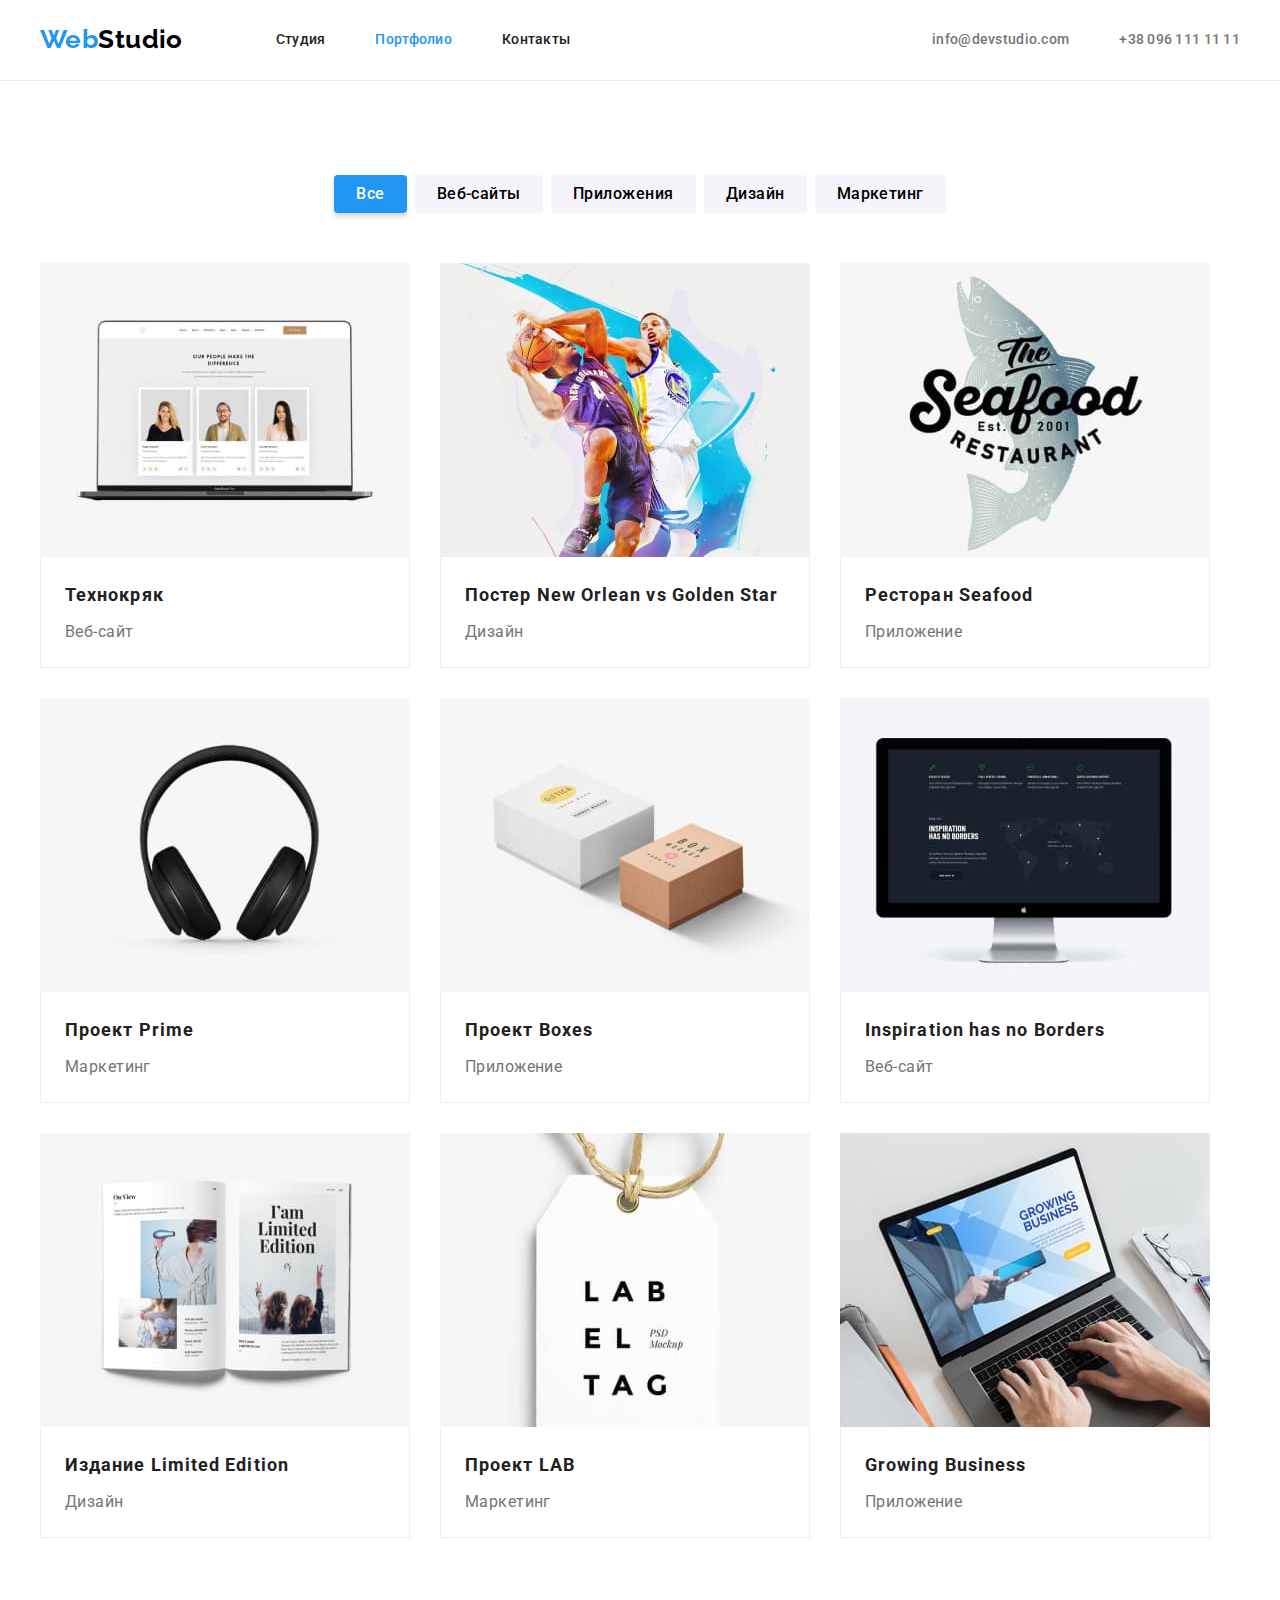
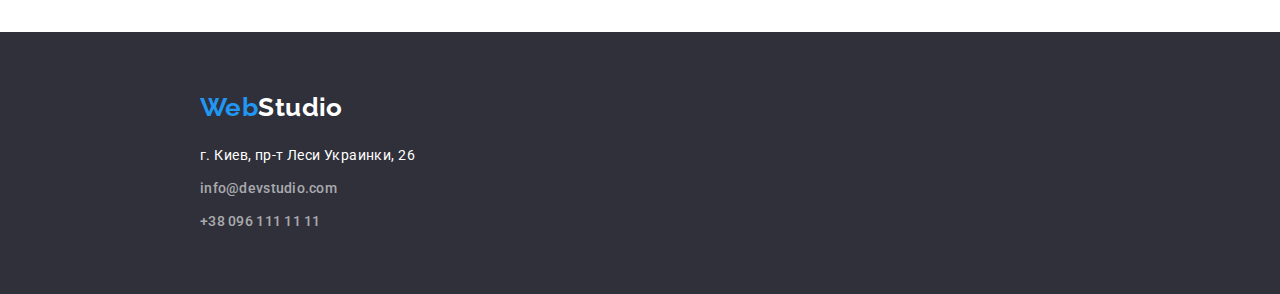
==== commit a64c6a94: "flex-studio-portfol-fix" ====
--- a/portfolio.html
+++ b/portfolio.html
@@ -24,10 +24,10 @@
             <nav>
                     <ul class="site-nav list">
                         <li class="site-nav-item">
-                            <a href="./index.html" class="site-nav-link current">Студия</a>
+                            <a href="./index.html" class="site-nav-link ">Студия</a>
                         </li>
                         <li class="site-nav-item">
-                            <a href="./portfolio.html" class="site-nav-link">Портфолио</a>
+                            <a href="./portfolio.html" class="site-nav-link current">Портфолио</a>
                         </li>
                         <li class="site-nav-item">
                             <a href="" class="site-nav-link">Контакты</a>
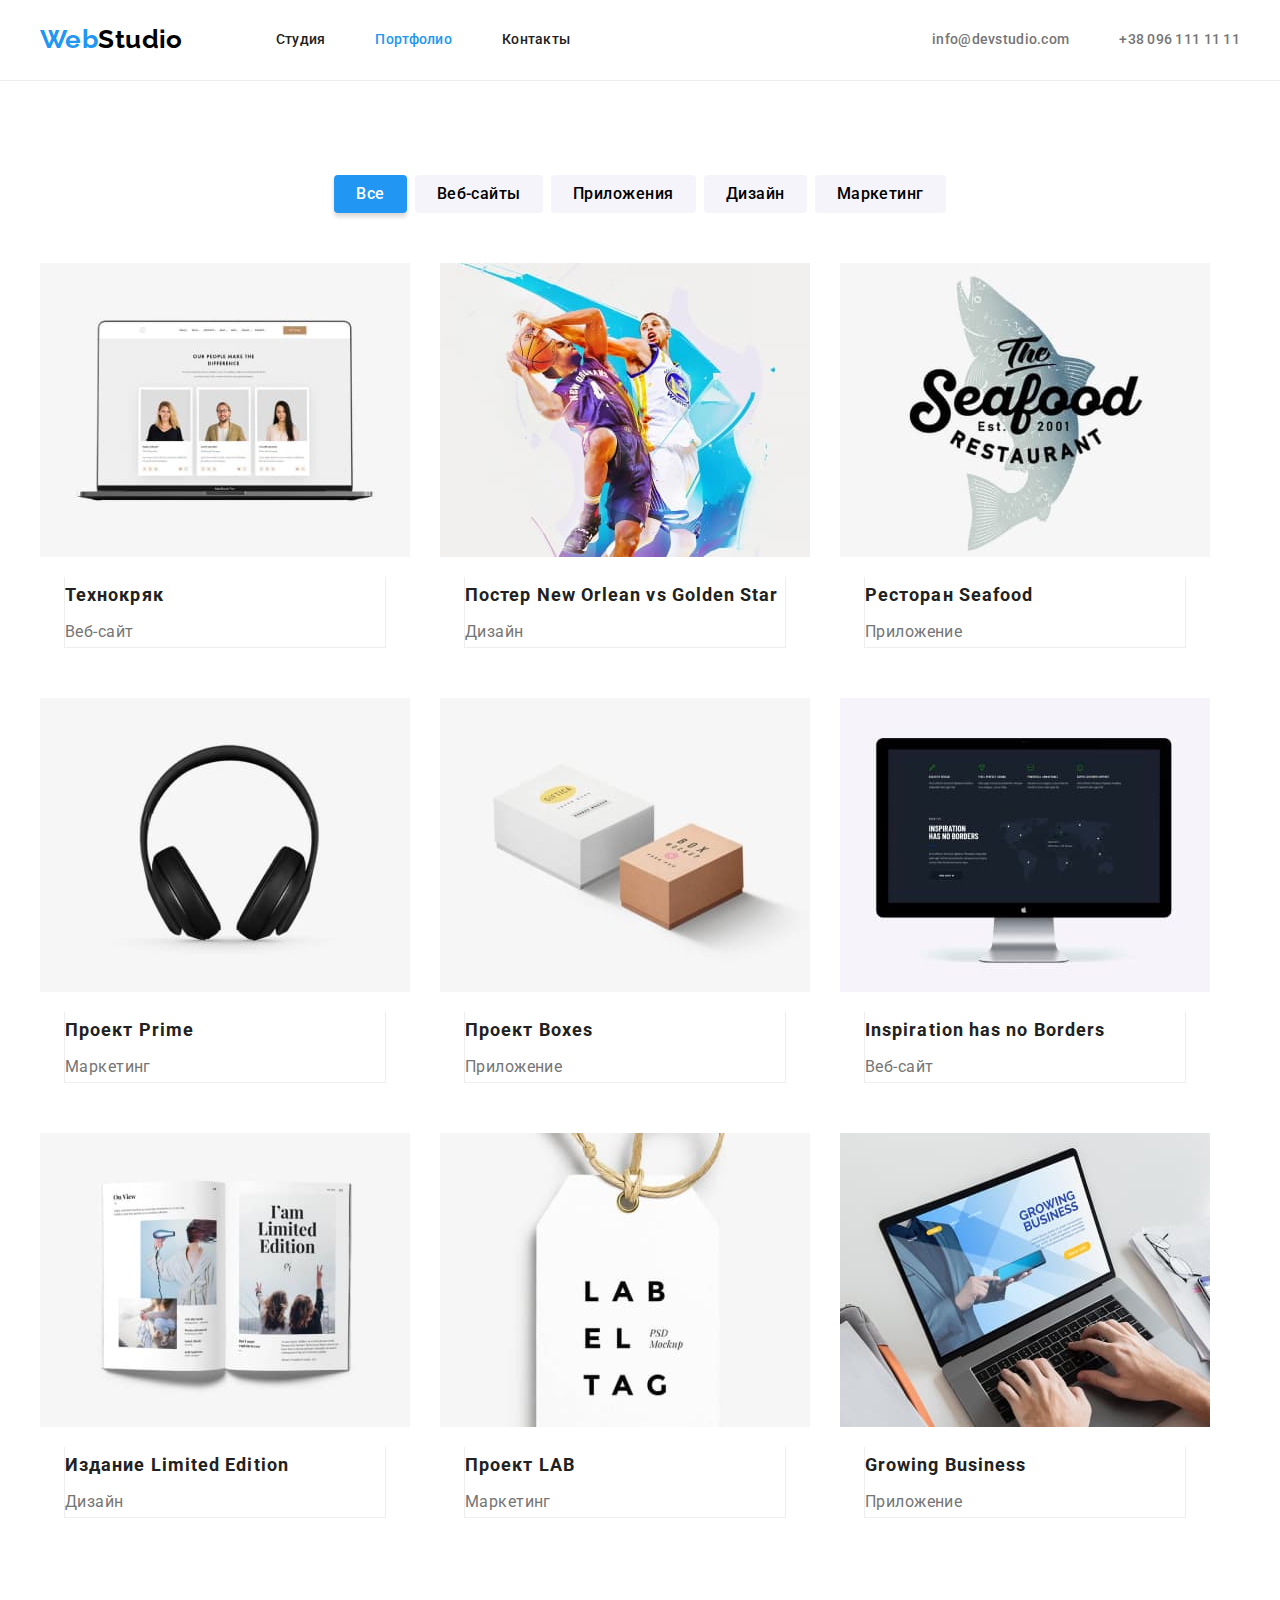
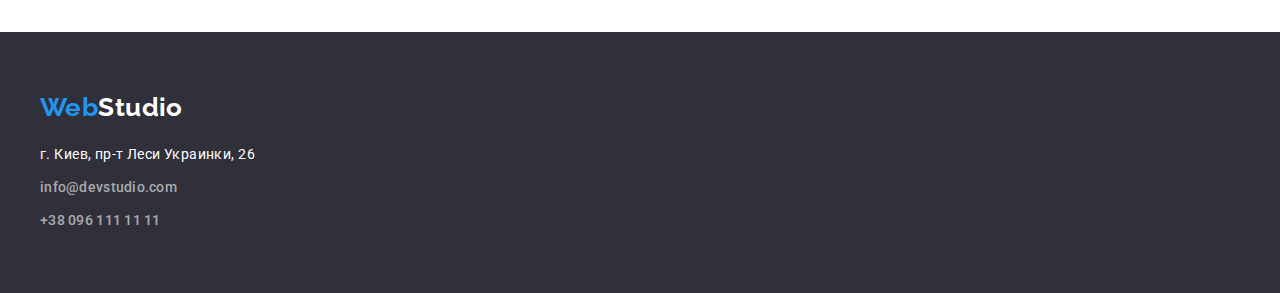
==== commit 2a45d724: "fix-flex-portfolio-studio" ====
--- a/portfolio.html
+++ b/portfolio.html
@@ -22,7 +22,7 @@
             <a href="./index.html" class="logo">Web<span class="logo-header">Studio</span>
             </a>
             <nav>
-                    <ul class="site-nav list">
+                    <ul class="site-nav ">
                         <li class="site-nav-item">
                             <a href="./index.html" class="site-nav-link ">Студия</a>
                         </li>
@@ -35,7 +35,7 @@
                     </ul>
             </nav>
                 <!--Connect us-->
-             <ul class="studio-contacts list">
+             <ul class="studio-contacts">
                         <li class="studio-contacts-item">
                             <a href="mailto:info@devstudio.com" class="studio-contacts-link">info@devstudio.com</a>
                         </li>
@@ -50,8 +50,9 @@
 
         <!-- sort of the type p2s1 -->
         <section class="section" >
-            <h1 class="invisible">Наши работы</h1>
+            
             <div class="container">
+                <h1 class="invisible">Наши работы</h1>
                 <ul class="filters">
                     <li class="filters-item"><button type="button" class="btn current">Все</button></li>
                     <li class="filters-item"><button type="button" class="btn">Веб-сайты</button></li>
@@ -59,12 +60,9 @@
                     <li class="filters-item"><button type="button" class="btn">Дизайн</button></li>
                     <li class="filters-item"><button type="button" class="btn">Маркетинг</button></li>
                 </ul>
-            </div>
-        
+                    
             <!-- example of the projects p2s1 -->
-        
-            
-            <div class="container">
+                              
                 <ul class="portfolio">
                     <li class="portfolio-item">
                          <a href="#" class="portfolio-link"> 
@@ -175,14 +173,14 @@
             <a href="./index.html" class="logo">Web<span class="logo-footer">Studio</span></a> 
 
             <address >     
-             <ul class="studio-contacts">
-                <li class="studio-contacts-item">
+             <ul class="studio-contacts-footer">
+                <li class="contacts-item-footer">
                     <a href="#" class="studio-contacts-link-street">г. Киев, пр-т Леси Украинки, 26</a>
                 </li>
-                 <li class="studio-contacts-item">
+                 <li class="contacts-item-footer">
                 <a href="mailto:info@devstudio.com" class="studio-contacts-link">info@devstudio.com</a>
                 </li>
-                <li class="studio-contacts-item">
+                <li class="contacts-item-footer">
                     <a href="tel:+380961111111" class="studio-contacts-link">+38 096 111 11 11</a>
                 </li>
             </ul>
@@ -194,4 +192,10 @@
 
 </body>
 
-</html>+</html>
+
+
+
+
+
+
--- a/css/styles.css
+++ b/css/styles.css
@@ -37,14 +37,19 @@
 li,
 ol {
   list-style: none;
+  margin: 0;
+  padding: 0;
 }
 h1,
 h2,
+h3,
 p {
   margin: 0;
 }
 img {
   display: block;
+  max-width: 100%;
+  height: auto;
 }
 
 /*--- Хедер---- */
@@ -68,10 +73,6 @@
  
 }
 
-.list {
-  margin: 0;
-  padding: 0;
-}
 .header .logo {
   display: block;
   margin-right: 93px;
@@ -142,8 +143,6 @@
   width: 1200px;
   margin-left: auto;
   margin-right: auto;
-  margin-top: 0;
-  margin-bottom: 0;
   padding-left: 15px;
   padding-right: 15px;
     
@@ -160,7 +159,7 @@
   padding-bottom: 200px;
   
   text-align: center;
-  width: 1600px;
+  max-width: 1600px;
   background-color: var(--dark-back);
   
 }
@@ -227,7 +226,11 @@
 
 /* Скрывает заголовки */
 .invisible {
-  display: none;
+  position: absolute;
+  clip: rect(0 0 0 0);
+  width: 1px;
+  height: 1px;
+  margin: -1px;
 }
 /*  класс Секция для секций */
 .section {
@@ -291,7 +294,7 @@
 }
 
 .team-item {
-  padding-bottom: 30px;
+  
   text-align: center;
   background-color: #fff;
   box-shadow: 0px 1px 3px rgba(0, 0, 0, 0.12), 0px 1px 1px rgba(0, 0, 0, 0.14), 0px 2px 1px rgba(0, 0, 0, 0.2);
@@ -302,6 +305,10 @@
   margin-right: 30px; 
 }
 
+.team-box {
+  margin-top: 30px;
+  margin-bottom: 30px;
+}
 
 .section .name {
   color: var(--primary-title-color);
@@ -309,16 +316,17 @@
   font-weight: 500;
   font-size: 16px;
   text-shadow: 0px 4px 4px rgba(0, 0, 0, 0.25);
-  margin-top: 30px;
+  
   margin-bottom: 10px;
 }
 
 /* +++++++footer++++++ */
 .footer {
   background-color: var(--dark-back);
-  width: 1600px;
+  max-width: 1600px;
   margin-left: auto;
   margin-right: auto;
+  padding: 60px 0;
   
 }
 
@@ -328,16 +336,15 @@
 
 .footer .logo {
   display: inline-block;
-  
-  margin-top: 60px;
-}
+  margin-bottom: 20px;
+  
+  }
 .logo-footer {
   color: #ffffff;
 }
-.footer .studio-contacts {
-  flex-direction: column;
-  margin: 20px 0 0 0 ;
-  padding: 0 0 60px 0;
+.contacts-item-footer:not(:last-child) {
+  margin-bottom: 9px;
+ 
 }
 
 .studio-contacts-link-street {
@@ -354,7 +361,7 @@
 
 .footer .studio-contacts-link {
   display: inline-block;
-  margin-top: 9px;
+ 
   color: rgba(255, 255, 255, 0.6);
   line-height: 1.71;
 }
@@ -376,9 +383,7 @@
 
 .filters {
   display: flex;
-  margin: 0; 
-  padding: 0;
-  margin-bottom: 50px;
+   margin-bottom: 50px;
 
   justify-content: center;
 }
@@ -408,6 +413,7 @@
 }
 
 .card {
+  margin: 20px 24px;
   border-bottom:  1px solid #EEEEEE;
   border-left: 1px solid #EEEEEE;
   border-right: 1px solid #EEEEEE;
@@ -420,19 +426,13 @@
   line-height: 2;
   letter-spacing: 0.06em;
   margin-bottom: 4px;
-  margin-top: 0;
-  margin-left: 24px;
-  margin-right: 24px;
-  padding-top: 20px;
-}
+ 
+ }
 .portfolio-text {
   color: var(--primary-text-color);
   font-size: 16px;
   line-height: 30px;
-  margin-bottom: 20px;
-  margin-left: 24px;
-  margin-right: 24px;
-}
+  }
 
 /* Первичный цвет текста color: #757575; */
 /* Вторичный цвет текста  color: #212121;   */
